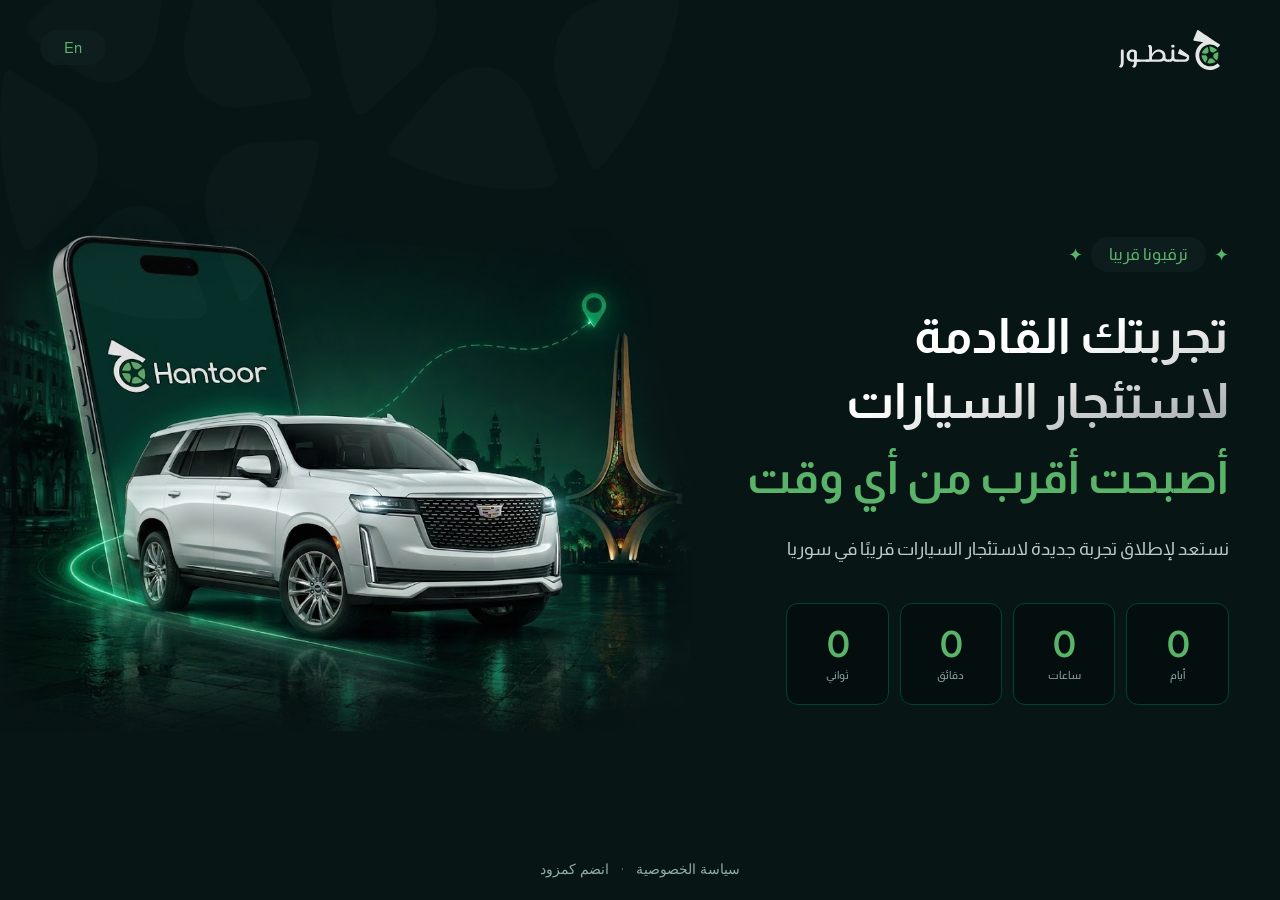
==== index.html @ 47bca49f "add flyer page and fix privacy policy page" ====
<!DOCTYPE html>
<html lang="en" dir="ltr">
<head>
    <meta charset="UTF-8">
    <meta name="viewport" content="width=device-width, initial-scale=1.0">
    <title>Hantoor | حنطور - Car Rental Coming Soon to Syria | استئجار السيارات في سوريا</title>

    <!-- SEO -->
    <meta name="description" content="Hantoor — the smarter way to rent cars in Syria. Coming soon. | حنطور — الطريقة الأذكى لاستئجار السيارات في سوريا. قريباً في جميع أنحاء سوريا.">
    <meta name="keywords" content="hantoor, حنطور, car rental Syria, استئجار سيارات سوريا, rent a car Syria, تأجير سيارات سوريا, Syria car rental app, تطبيق استئجار سيارات, سوريا, حجز سيارة">
    <meta name="robots" content="index, follow">
    <meta name="google-site-verification" content="6bX8L0v6q7WD2SI7ThJlSso2X7EAzJY30WG71HMLAQ4">
    <meta name="author" content="Hantoor | حنطور">
    <link rel="canonical" href="https://hantoor.net/">

    <!-- Open Graph (Facebook, LinkedIn, WhatsApp) -->
    <meta property="og:type" content="website">
    <meta property="og:url" content="https://hantoor.net/">
    <meta property="og:title" content="Hantoor | حنطور - Car Rental Coming Soon to Syria">
    <meta property="og:description" content="Hantoor — the smarter way to rent cars in Syria. Coming soon. | حنطور — الطريقة الأذكى لاستئجار السيارات في سوريا. قريباً.">
    <meta property="og:image" content="https://hantoor.net/images/hero-phone-car-en.png">
    <meta property="og:locale" content="en_US">
    <meta property="og:locale:alternate" content="ar_SY">
    <meta property="og:site_name" content="Hantoor | حنطور">

    <!-- Twitter Card -->
    <meta name="twitter:card" content="summary_large_image">
    <meta name="twitter:url" content="https://hantoor.net/">
    <meta name="twitter:title" content="Hantoor | حنطور - Car Rental Coming Soon to Syria">
    <meta name="twitter:description" content="Hantoor — the smarter way to rent cars in Syria. | حنطور — الطريقة الأذكى لاستئجار السيارات في سوريا.">
    <meta name="twitter:image" content="https://hantoor.net/images/hero-phone-car-en.png">

    <!-- Structured Data -->
    <script type="application/ld+json">
    {
      "@context": "https://schema.org",
      "@type": "Organization",
      "name": "Hantoor",
      "alternateName": "حنطور",
      "url": "https://hantoor.net",
      "logo": "https://hantoor.net/images/logo.svg",
      "description": "Hantoor is the smarter way to rent cars in Syria. | حنطور هي الطريقة الأذكى لاستئجار السيارات في سوريا.",
      "areaServed": {
        "@type": "Country",
        "name": "Syria"
      },
      "inLanguage": ["en", "ar"]
    }
    </script>

    <link rel="icon" type="image/x-icon" href="images/favicon.ico">
    <link rel="preconnect" href="https://fonts.googleapis.com">
    <link rel="preconnect" href="https://fonts.gstatic.com" crossorigin>
    <link href="https://fonts.googleapis.com/css2?family=Inter:wght@600&family=Poppins:wght@400;500;700&family=Almarai:wght@400;700&display=swap" rel="stylesheet">
    <link rel="stylesheet" href="style.css">
</head>
<body>
    <div class="page">

        <!-- Left: hero image (desktop only) -->
        <div class="hero-col">
            <img src="images/circle-star.png" alt="" class="circle-star">
            <img src="images/hlaf-circle-star.png" alt="" class="half-circle-star">
            <img src="images/hero-phone-car-en.png" alt="" class="hero-img">
        </div>

        <!-- Right: content -->
        <div class="content-col">
            <header class="site-header">
                <button id="lang-switch" class="lang-btn">Ar</button>
                <img src="images/logo.svg" alt="Hantoor" class="logo">
            </header>

            <div class="content-body">
                <div class="coming-soon-group">
                    <span class="pill-dot">✦</span>
                    <div class="coming-soon-pill">
                        <span id="badge-text">COMING SOON</span>
                    </div>
                    <span class="pill-dot">✦</span>
                </div>

                <h1 class="headline" id="main-heading">Your next rental experience</h1>
                <h2 class="headline-accent" id="accent-heading">is almost here</h2>
                <p class="subtitle" id="subtitle">Official rollout begins soon across Syria.</p>

                <div id="countdown">
                    <div class="time-unit">
                        <span id="days"></span>
                        <span class="label" id="label-days">Days</span>
                    </div>
                    <div class="time-unit">
                        <span id="hours"></span>
                        <span class="label" id="label-hours">Hours</span>
                    </div>
                    <div class="time-unit">
                        <span id="minutes"></span>
                        <span class="label" id="label-minutes">Minutes</span>
                    </div>
                    <div class="time-unit">
                        <span id="seconds"></span>
                        <span class="label" id="label-seconds">Seconds</span>
                    </div>
                </div>

            </div>
        </div>
    </div>

    <!-- Mobile: hero image at bottom -->
    <div class="mobile-hero" aria-hidden="true">
        <img src="images/hero-mobile-bottom-en.png" alt="">
    </div>

    <footer class="site-footer">
        <a href="/privacy-policy/" id="footer-privacy">Privacy Policy</a>
        <span aria-hidden="true">·</span>
        <a href="/provider-flyer-jun-01/" id="footer-partner">Partner with us</a>
    </footer>

    <script src="script.js"></script>
</body>
</html>
---- style.css ----
@import url('https://fonts.googleapis.com/css2?family=Inter:wght@600&family=Poppins:wght@400;500;700&family=Almarai:wght@400;700&display=swap');

:root {
    --bg:              #081515;
    --accent:          #59b469;
    --text-primary:    #ffffff;
    --text-secondary:  #b8cccc;
    --text-muted:      #8faaaa;
    --timer-bg:        #040e0f;
    --timer-border:    #004238;
    --surface:         rgba(15, 31, 31, 0.75);
}

*, *::before, *::after { box-sizing: border-box; }

.page, .mobile-hero {
    transition: opacity 0.25s ease;
}

.page.lang-fade, .mobile-hero.lang-fade {
    opacity: 0;
}

body {
    margin: 0;
    background-color: var(--bg);
    color: var(--text-primary);
    font-family: 'Poppins', sans-serif;
    min-height: 100vh;
    overflow-x: hidden;
}

/* ─── Desktop two-column layout ─────────────── */

.page {
    display: grid;
    grid-template-columns: 54% 46%;
    grid-template-rows: 1fr;
    height: 100vh;
    overflow: hidden;
    position: relative;
}

/* Left column: hero image */
.hero-col {
    position: relative;
    overflow: hidden;
    display: flex;
    align-items: center;
    justify-content: center;
}

.hero-img {
    height: auto;
    width: 100%;
    display: block;
}

/* Right column */
.content-col {
    display: flex;
    flex-direction: column;
    padding: 0 clamp(28px, 4vw, 56px);
}

/* ─── Header ────────────────────────────────── */

.site-header {
    display: flex;
    align-items: center;
    justify-content: flex-end;
    padding-top: 30px;
    padding-bottom: 20px;
    flex-shrink: 0;
}

.logo {
    height: 40px;
    width: auto;
}

.circle-star {
    position: absolute;
    top: 0px;
    left: 0;
    width: 320px;
    height: 320px;
    z-index: 1;
    pointer-events: none;
}

.half-circle-star {
    position: absolute;
    top: 0;
    left: 330px;
    width: 350px;
    height: 190px;
    z-index: 1;
    pointer-events: none;
}

.lang-btn {
    position: absolute;
    top: 30px;
    left: 40px;
    z-index: 10;
    background: var(--surface);
    color: var(--accent);
    border: none;
    padding: 9px 24px;
    border-radius: 200px;
    cursor: pointer;
    font-family: 'Poppins', sans-serif;
    font-size: 15px;
    font-weight: 500;
    transition: background 0.2s;
    z-index: 1;
}

html[lang="ar"] .lang-btn { font-family: 'Almarai', sans-serif; }

.lang-btn:hover { background: rgba(15, 31, 31, 1); }

/* ─── Content body ──────────────────────────── */

.content-body {
    flex: 1;
    display: flex;
    flex-direction: column;
    justify-content: center;
    padding-bottom: 48px;
}

/* Coming soon badge */
.coming-soon-group {
    display: inline-flex;
    align-items: center;
    gap: 8px;
    margin-bottom: 32px;
    color: var(--accent);
}

.coming-soon-pill {
    background: var(--surface);
    color: var(--accent);
    font-size: 13px;
    font-weight: 500;
    letter-spacing: 0.5px;
    padding: 8px 18px;
    border-radius: 200px;
}

html[lang="ar"] .coming-soon-pill {
    font-size: 17px;
    font-family: 'Almarai', sans-serif;
    letter-spacing: 0;
}

.pill-dot { font-size: 18px; }

/* Headlines */
.headline {
    font-size: clamp(34px, 4.2vw, 64px);
    font-weight: 500;
    line-height: 1.35;
    margin: 0 0 12px 0;
    background: linear-gradient(162deg, #ffffff 0%, #ffffff 50%, rgba(255, 255, 255, 0.6) 100%);
    -webkit-background-clip: text;
    -webkit-text-fill-color: transparent;
    background-clip: text;
}

.headline-accent {
    font-size: clamp(30px, 3.8vw, 58px);
    font-weight: 500;
    line-height: 1.35;
    color: var(--accent);
    -webkit-text-fill-color: var(--accent);
    margin: 0 0 28px 0;
}

html[lang="ar"] .headline,
html[lang="ar"] .headline-accent {
    font-family: 'Almarai', sans-serif;
    font-weight: 700;
}

html[lang="ar"] .headline { font-size: clamp(30px, 3.8vw, 58px); }
html[lang="ar"] .headline-accent { font-size: 45px; }

.subtitle {
    font-size: clamp(14px, 1.4vw, 20px);
    color: var(--text-secondary);
    margin: 0 0 40px 0;
    font-weight: 400;
    line-height: 1.5;
}

html[lang="ar"] .subtitle { font-family: 'Almarai', sans-serif; }


/* ─── Countdown ─────────────────────────────── */

#countdown {
    display: flex;
    gap: 11px;
    flex-wrap: wrap;
}

.time-unit {
    background: var(--timer-bg);
    border: 1px solid var(--timer-border);
    border-radius: 12px;
    width: clamp(82px, 8vw, 128px);
    height: clamp(82px, 8vw, 114px);
    display: flex;
    flex-direction: column;
    align-items: center;
    justify-content: center;
    gap: 7px;
    flex-shrink: 0;
}

.time-unit span:first-child {
    font-family: 'Inter', sans-serif;
    font-weight: 600;
    font-size: clamp(26px, 2.8vw, 44px);
    color: var(--accent);
    letter-spacing: -1.2px;
    line-height: 1;
}

.label {
    font-size: clamp(10px, 0.85vw, 13px);
    color: var(--text-muted);
    font-weight: 400;
}

html[lang="ar"] .label { font-family: 'Almarai', sans-serif; }

/* Mobile hero hidden by default */
.mobile-hero { display: none; }

/* ─── RTL (Arabic) overrides ────────────────── */

html[dir="rtl"] .page { direction: ltr; }
html[dir="rtl"] .content-col { direction: rtl; }
html[dir="rtl"] .site-header { flex-direction: row; justify-content: flex-start; }
html[dir="rtl"] .content-body { align-items: flex-start; }
html[dir="rtl"] #countdown { justify-content: flex-start; }

/* ─── Mobile ────────────────────────────────── */

@media (max-width: 950px) {
    .page {
        grid-template-columns: 1fr;
        grid-template-rows: auto;
        height: auto;
        overflow: visible;
    }

    .hero-col { display: none; }

    .content-col {
        padding: 0 24px;
    }

    .site-header,
    html[dir="rtl"] .site-header {
        padding-top: 24px;
        padding-bottom: 16px;
        justify-content: space-between;
        flex-direction: row;
        direction: ltr;
    }

    .logo { height: 34px; }

    .lang-btn {
        position: static;
        padding: 7px 18px;
        font-size: 13px;
    }

    .content-body {
        align-items: center !important;
        text-align: center !important;
        padding-bottom: 32px;
        justify-content: flex-start;
        padding-top: 16px;
    }

    .coming-soon-group { margin-bottom: 24px; }

    .headline { font-size: clamp(28px, 7.5vw, 40px); }

    .headline-accent { font-size: clamp(26px, 7vw, 36px); }
    html[lang="ar"] .headline-accent { font-size: clamp(24px, 6vw, 32px); }

    .subtitle {
        font-size: 13px;
        margin-bottom: 28px;
    }

    #countdown {
        justify-content: center !important;
        gap: 8px;
    }

    .time-unit {
        width: 72px;
        height: 68px;
        border-color: #2a3f3f;
        gap: 4px;
    }

    .time-unit span:first-child {
        font-size: 22px;
        color: #e6e6e6;
        letter-spacing: -1px;
    }

    .label { font-size: 10px; }

    .mobile-hero {
        display: block;
        width: 100vw;
        overflow: hidden;
    }

    .mobile-hero img {
        width: 100%;
        height: auto;
        display: block;
    }

    /* English image has 85px transparent right margin — clip it */
    html[lang="en"] .mobile-hero {
        aspect-ratio: 804 / 635;
    }

    html[lang="en"] .mobile-hero img {
        height: 100%;
        object-fit: cover;
        object-position: left center;
    }

}

/* Footer legal links */
.site-footer {
    position: fixed;
    bottom: 0;
    left: 0;
    right: 0;
    z-index: 5;
    text-align: center;
    padding: 16px 16px 20px;
    color: var(--text-muted);
    font-size: 0.85rem;
}
.site-footer a {
    color: var(--text-muted);
    text-decoration: none;
}
.site-footer a:hover {
    color: var(--accent);
    text-decoration: underline;
}
.site-footer span {
    margin: 0 8px;
    opacity: 0.6;
}
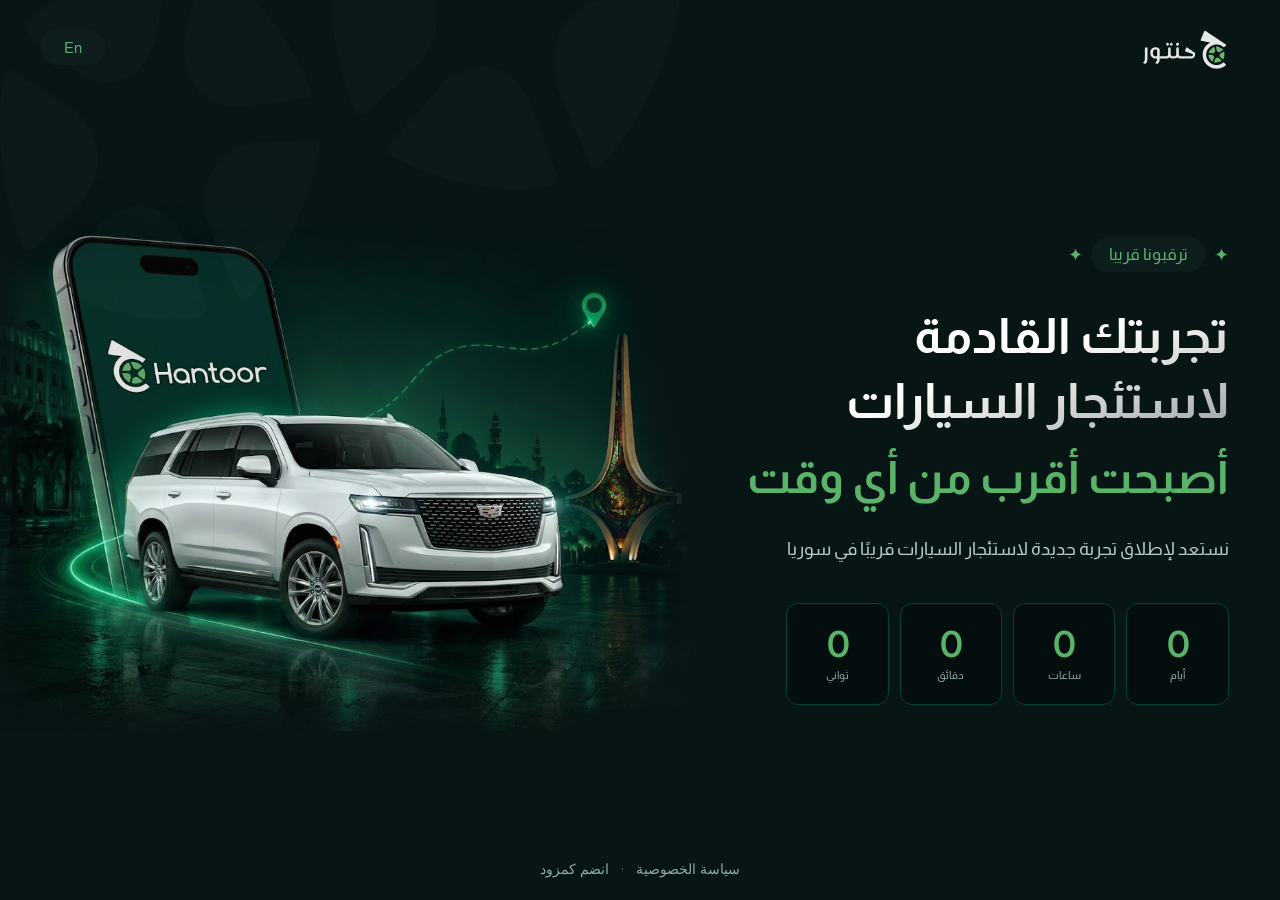
==== commit 94605393: "update the name" ====
--- a/index.html
+++ b/index.html
@@ -3,31 +3,31 @@
 <head>
     <meta charset="UTF-8">
     <meta name="viewport" content="width=device-width, initial-scale=1.0">
-    <title>Hantoor | حنطور - Car Rental Coming Soon to Syria | استئجار السيارات في سوريا</title>
+    <title>Hantoor | حنتور - Car Rental Coming Soon to Syria | استئجار السيارات في سوريا</title>
 
     <!-- SEO -->
-    <meta name="description" content="Hantoor — the smarter way to rent cars in Syria. Coming soon. | حنطور — الطريقة الأذكى لاستئجار السيارات في سوريا. قريباً في جميع أنحاء سوريا.">
-    <meta name="keywords" content="hantoor, حنطور, car rental Syria, استئجار سيارات سوريا, rent a car Syria, تأجير سيارات سوريا, Syria car rental app, تطبيق استئجار سيارات, سوريا, حجز سيارة">
+    <meta name="description" content="Hantoor — the smarter way to rent cars in Syria. Coming soon. | حنتور — الطريقة الأذكى لاستئجار السيارات في سوريا. قريباً في جميع أنحاء سوريا.">
+    <meta name="keywords" content="hantoor, حنتور, car rental Syria, استئجار سيارات سوريا, rent a car Syria, تأجير سيارات سوريا, Syria car rental app, تطبيق استئجار سيارات, سوريا, حجز سيارة">
     <meta name="robots" content="index, follow">
     <meta name="google-site-verification" content="6bX8L0v6q7WD2SI7ThJlSso2X7EAzJY30WG71HMLAQ4">
-    <meta name="author" content="Hantoor | حنطور">
+    <meta name="author" content="Hantoor | حنتور">
     <link rel="canonical" href="https://hantoor.net/">
 
     <!-- Open Graph (Facebook, LinkedIn, WhatsApp) -->
     <meta property="og:type" content="website">
     <meta property="og:url" content="https://hantoor.net/">
-    <meta property="og:title" content="Hantoor | حنطور - Car Rental Coming Soon to Syria">
-    <meta property="og:description" content="Hantoor — the smarter way to rent cars in Syria. Coming soon. | حنطور — الطريقة الأذكى لاستئجار السيارات في سوريا. قريباً.">
+    <meta property="og:title" content="Hantoor | حنتور - Car Rental Coming Soon to Syria">
+    <meta property="og:description" content="Hantoor — the smarter way to rent cars in Syria. Coming soon. | حنتور — الطريقة الأذكى لاستئجار السيارات في سوريا. قريباً.">
     <meta property="og:image" content="https://hantoor.net/images/hero-phone-car-en.png">
     <meta property="og:locale" content="en_US">
     <meta property="og:locale:alternate" content="ar_SY">
-    <meta property="og:site_name" content="Hantoor | حنطور">
+    <meta property="og:site_name" content="Hantoor | حنتور">
 
     <!-- Twitter Card -->
     <meta name="twitter:card" content="summary_large_image">
     <meta name="twitter:url" content="https://hantoor.net/">
-    <meta name="twitter:title" content="Hantoor | حنطور - Car Rental Coming Soon to Syria">
-    <meta name="twitter:description" content="Hantoor — the smarter way to rent cars in Syria. | حنطور — الطريقة الأذكى لاستئجار السيارات في سوريا.">
+    <meta name="twitter:title" content="Hantoor | حنتور - Car Rental Coming Soon to Syria">
+    <meta name="twitter:description" content="Hantoor — the smarter way to rent cars in Syria. | حنتور — الطريقة الأذكى لاستئجار السيارات في سوريا.">
     <meta name="twitter:image" content="https://hantoor.net/images/hero-phone-car-en.png">
 
     <!-- Structured Data -->
@@ -36,10 +36,10 @@
       "@context": "https://schema.org",
       "@type": "Organization",
       "name": "Hantoor",
-      "alternateName": "حنطور",
+      "alternateName": "حنتور",
       "url": "https://hantoor.net",
       "logo": "https://hantoor.net/images/logo.svg",
-      "description": "Hantoor is the smarter way to rent cars in Syria. | حنطور هي الطريقة الأذكى لاستئجار السيارات في سوريا.",
+      "description": "Hantoor is the smarter way to rent cars in Syria. | حنتور هي الطريقة الأذكى لاستئجار السيارات في سوريا.",
       "areaServed": {
         "@type": "Country",
         "name": "Syria"
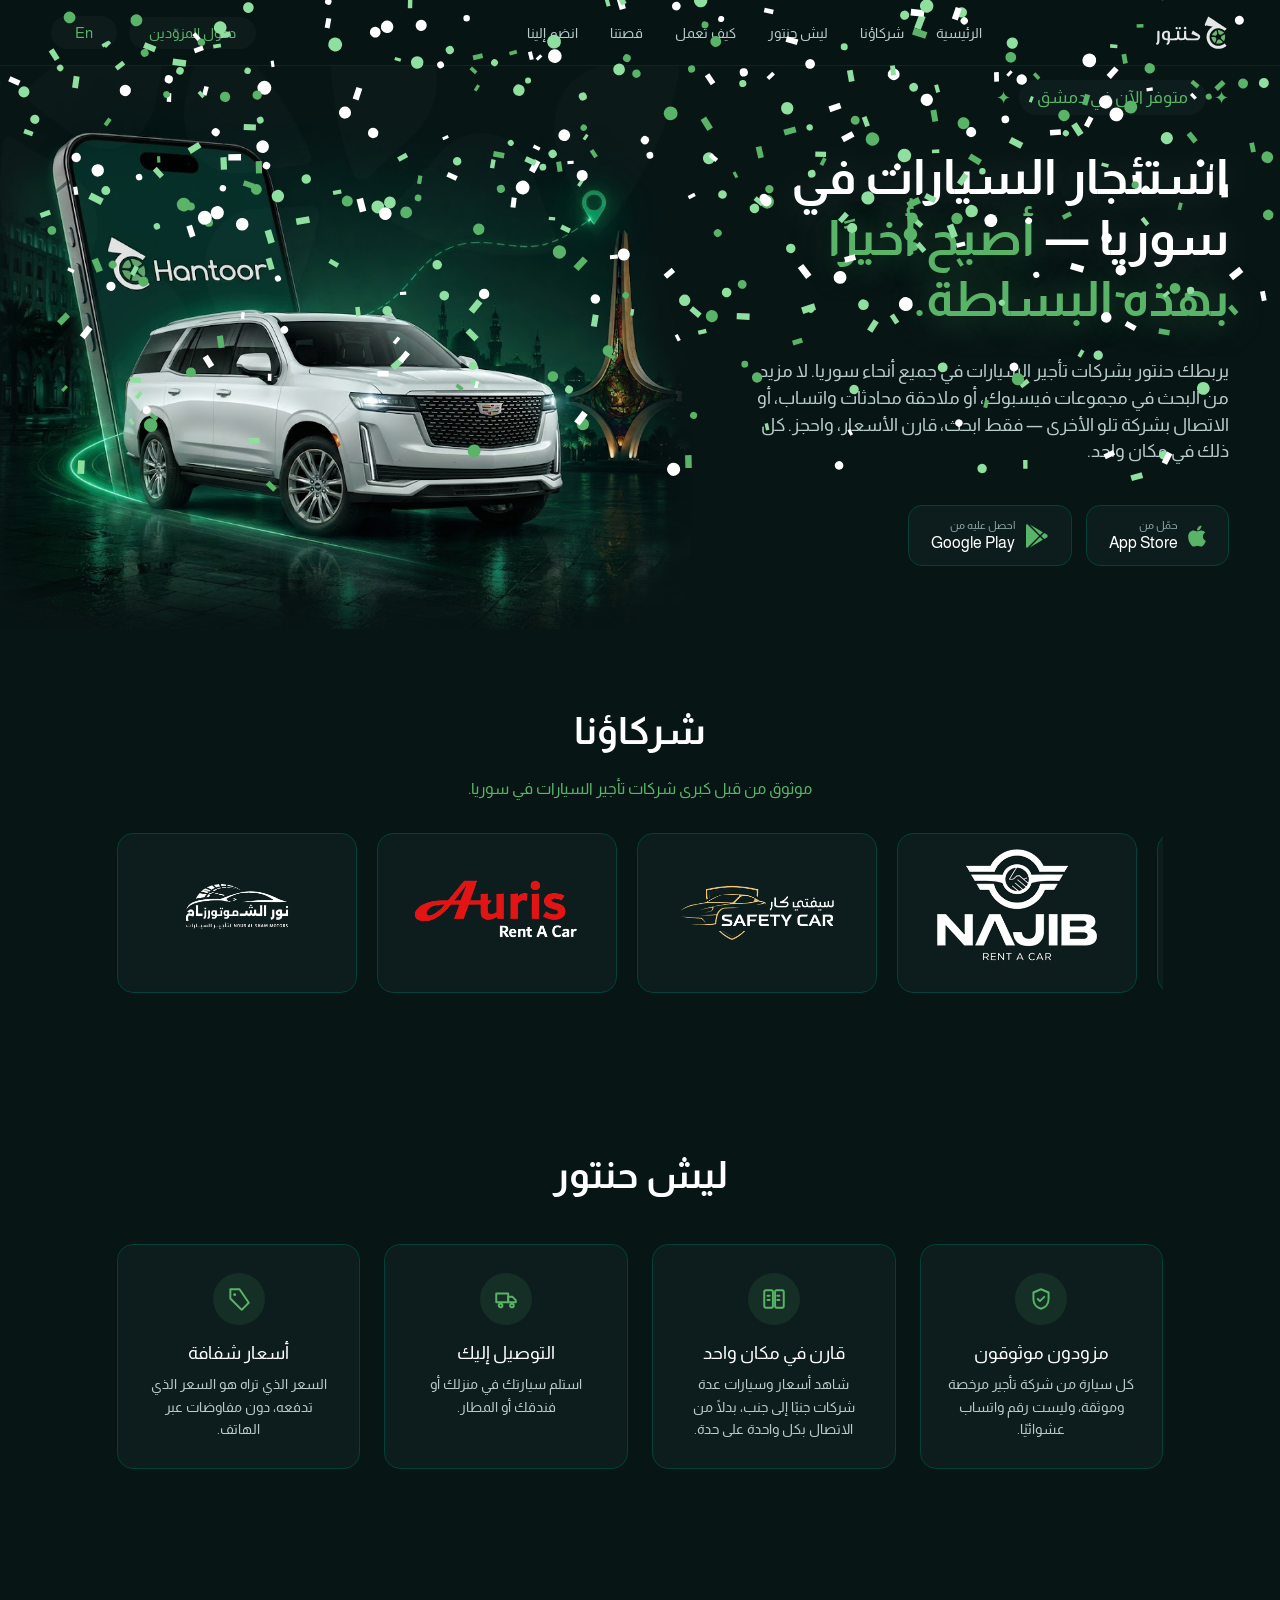
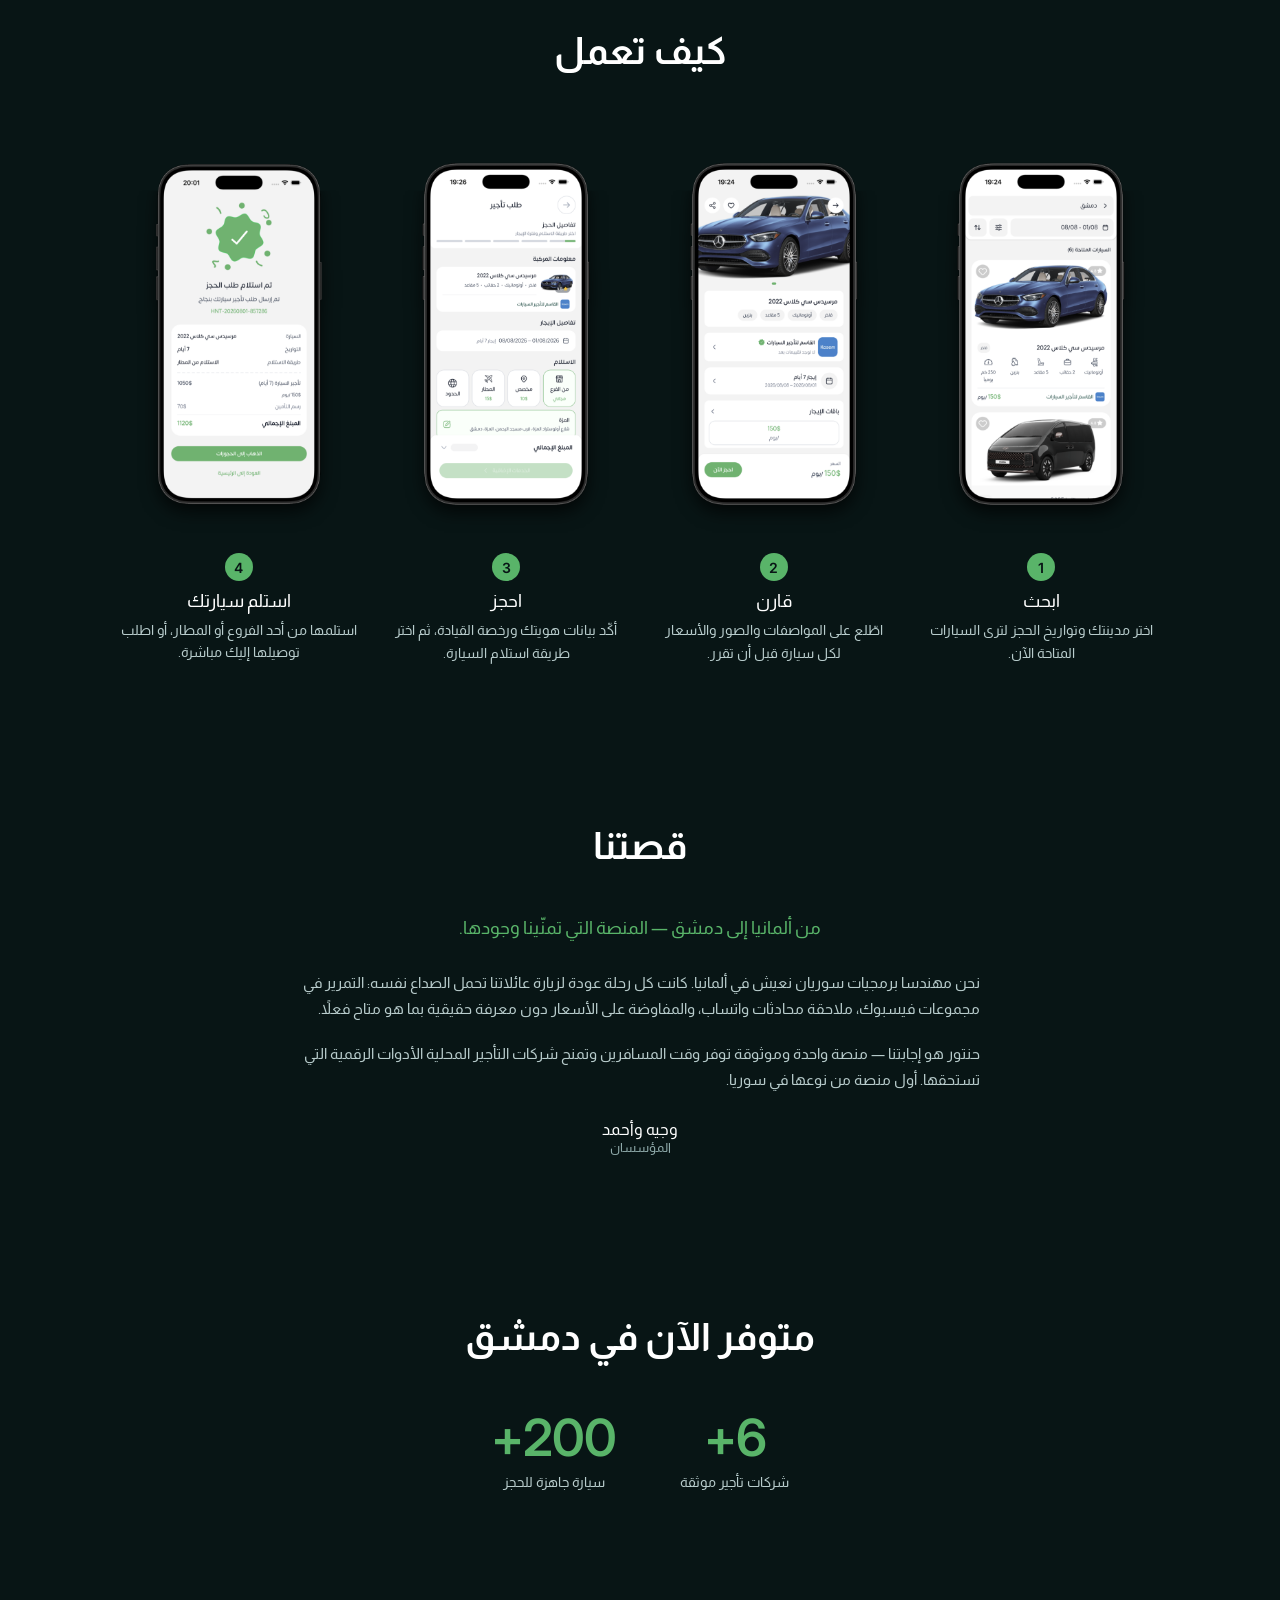
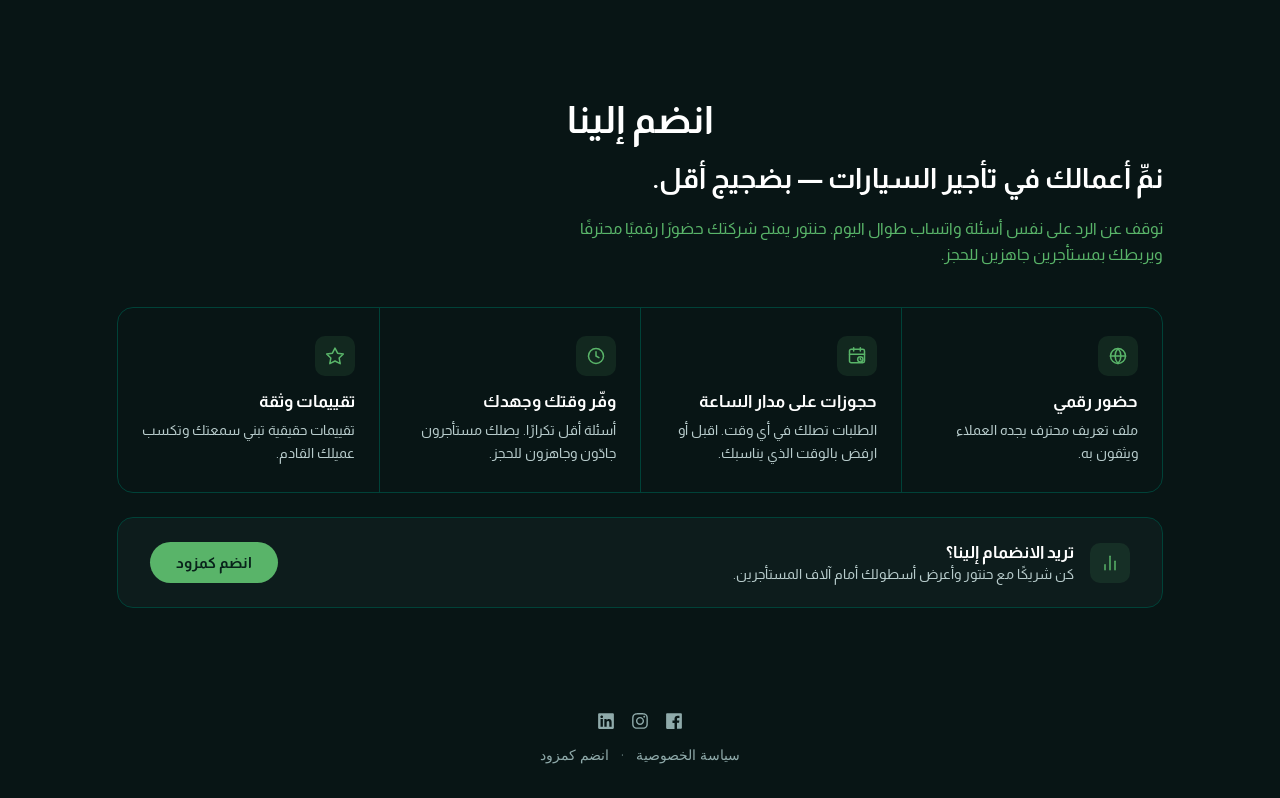
==== commit bbf5aebc: "inital version of the website" ====
--- a/index.html
+++ b/index.html
@@ -3,11 +3,11 @@
 <head>
     <meta charset="UTF-8">
     <meta name="viewport" content="width=device-width, initial-scale=1.0">
-    <title>Hantoor | حنتور - Car Rental Coming Soon to Syria | استئجار السيارات في سوريا</title>
+    <title>Hantoor | حنتور - Car Rental App Now Live in Syria | استئجار السيارات في سوريا</title>
 
     <!-- SEO -->
-    <meta name="description" content="Hantoor — the smarter way to rent cars in Syria. Coming soon. | حنتور — الطريقة الأذكى لاستئجار السيارات في سوريا. قريباً في جميع أنحاء سوريا.">
-    <meta name="keywords" content="hantoor, حنتور, car rental Syria, استئجار سيارات سوريا, rent a car Syria, تأجير سيارات سوريا, Syria car rental app, تطبيق استئجار سيارات, سوريا, حجز سيارة">
+    <meta name="description" content="Hantoor is now live in Damascus — compare verified car rental providers and book in minutes. | حنتور متوفر الآن في دمشق — قارن بين مزودين موثوقين واحجز سيارتك خلال دقائق.">
+    <meta name="keywords" content="hantoor, حنتور, car rental Syria, استئجار سيارات سوريا, rent a car Syria, تأجير سيارات سوريا, Syria car rental app, تطبيق استئجار سيارات, سوريا, حجز سيارة, دمشق, Damascus">
     <meta name="robots" content="index, follow">
     <meta name="google-site-verification" content="6bX8L0v6q7WD2SI7ThJlSso2X7EAzJY30WG71HMLAQ4">
     <meta name="author" content="Hantoor | حنتور">
@@ -16,8 +16,8 @@
     <!-- Open Graph (Facebook, LinkedIn, WhatsApp) -->
     <meta property="og:type" content="website">
     <meta property="og:url" content="https://hantoor.net/">
-    <meta property="og:title" content="Hantoor | حنتور - Car Rental Coming Soon to Syria">
-    <meta property="og:description" content="Hantoor — the smarter way to rent cars in Syria. Coming soon. | حنتور — الطريقة الأذكى لاستئجار السيارات في سوريا. قريباً.">
+    <meta property="og:title" content="Hantoor | حنتور - Car Rental App Now Live in Syria">
+    <meta property="og:description" content="Hantoor is now live in Damascus — compare verified providers and book in minutes. | حنتور متوفر الآن في دمشق — قارن بين مزودين موثوقين واحجز خلال دقائق.">
     <meta property="og:image" content="https://hantoor.net/images/hero-phone-car-en.png">
     <meta property="og:locale" content="en_US">
     <meta property="og:locale:alternate" content="ar_SY">
@@ -26,23 +26,25 @@
     <!-- Twitter Card -->
     <meta name="twitter:card" content="summary_large_image">
     <meta name="twitter:url" content="https://hantoor.net/">
-    <meta name="twitter:title" content="Hantoor | حنتور - Car Rental Coming Soon to Syria">
-    <meta name="twitter:description" content="Hantoor — the smarter way to rent cars in Syria. | حنتور — الطريقة الأذكى لاستئجار السيارات في سوريا.">
+    <meta name="twitter:title" content="Hantoor | حنتور - Car Rental App Now Live in Syria">
+    <meta name="twitter:description" content="Hantoor is now live in Damascus — compare verified providers and book in minutes. | حنتور متوفر الآن في دمشق — قارن بين مزودين موثوقين واحجز خلال دقائق.">
     <meta name="twitter:image" content="https://hantoor.net/images/hero-phone-car-en.png">
 
     <!-- Structured Data -->
     <script type="application/ld+json">
     {
       "@context": "https://schema.org",
-      "@type": "Organization",
+      "@type": "MobileApplication",
       "name": "Hantoor",
       "alternateName": "حنتور",
       "url": "https://hantoor.net",
       "logo": "https://hantoor.net/images/logo.svg",
-      "description": "Hantoor is the smarter way to rent cars in Syria. | حنتور هي الطريقة الأذكى لاستئجار السيارات في سوريا.",
+      "description": "Hantoor is the smarter way to rent cars in Syria — compare verified providers and book in minutes. | حنتور هي الطريقة الأذكى لاستئجار السيارات في سوريا.",
+      "applicationCategory": "TravelApplication",
+      "operatingSystem": "iOS, Android",
       "areaServed": {
-        "@type": "Country",
-        "name": "Syria"
+        "@type": "City",
+        "name": "Damascus"
       },
       "inLanguage": ["en", "ar"]
     }
@@ -55,7 +57,34 @@
     <link rel="stylesheet" href="style.css">
 </head>
 <body>
-    <div class="page">
+    <canvas id="confetti-canvas" aria-hidden="true"></canvas>
+
+    <header class="site-header">
+        <div class="header-inner">
+            <a href="/" class="logo-link">
+                <img src="images/logo.svg" alt="Hantoor" class="logo" id="header-logo">
+            </a>
+
+            <nav class="main-nav" id="main-nav">
+                <a href="#top" class="nav-link" id="nav-main">Home</a>
+                <a href="#partners" class="nav-link" id="nav-partners">Our partners</a>
+                <a href="#why-hantoor" class="nav-link" id="nav-why">Why Hantoor</a>
+                <a href="#how-it-works" class="nav-link" id="nav-how">How it works</a>
+                <a href="#our-story" class="nav-link" id="nav-story">Our story</a>
+                <a href="#for-agencies" class="nav-link" id="nav-agencies">Join us</a>
+            </nav>
+
+            <div class="header-actions">
+                <a href="https://provider.hantoor.net/" target="_blank" rel="noopener" class="provider-login-btn" id="provider-login">Provider login</a>
+                <button id="lang-switch" class="lang-btn">Ar</button>
+                <button id="nav-toggle" class="nav-toggle" aria-label="Menu" aria-expanded="false">
+                    <span></span><span></span><span></span>
+                </button>
+            </div>
+        </div>
+    </header>
+
+    <div class="page" id="top">
 
         <!-- Left: hero image (desktop only) -->
         <div class="hero-col">
@@ -66,41 +95,27 @@
 
         <!-- Right: content -->
         <div class="content-col">
-            <header class="site-header">
-                <button id="lang-switch" class="lang-btn">Ar</button>
-                <img src="images/logo.svg" alt="Hantoor" class="logo">
-            </header>
-
             <div class="content-body">
                 <div class="coming-soon-group">
                     <span class="pill-dot">✦</span>
                     <div class="coming-soon-pill">
-                        <span id="badge-text">COMING SOON</span>
+                        <span id="badge-text">NOW LIVE IN DAMASCUS</span>
                     </div>
                     <span class="pill-dot">✦</span>
                 </div>
 
-                <h1 class="headline" id="main-heading">Your next rental experience</h1>
-                <h2 class="headline-accent" id="accent-heading">is almost here</h2>
-                <p class="subtitle" id="subtitle">Official rollout begins soon across Syria.</p>
-
-                <div id="countdown">
-                    <div class="time-unit">
-                        <span id="days"></span>
-                        <span class="label" id="label-days">Days</span>
-                    </div>
-                    <div class="time-unit">
-                        <span id="hours"></span>
-                        <span class="label" id="label-hours">Hours</span>
-                    </div>
-                    <div class="time-unit">
-                        <span id="minutes"></span>
-                        <span class="label" id="label-minutes">Minutes</span>
-                    </div>
-                    <div class="time-unit">
-                        <span id="seconds"></span>
-                        <span class="label" id="label-seconds">Seconds</span>
-                    </div>
+                <h1 class="headline"><span id="main-heading">Renting a car in Syria —</span> <span class="headline-accent" id="accent-heading">finally made simple.</span></h1>
+                <p class="subtitle" id="subtitle">Hantoor connects you with car rental companies across Syria. No more scrolling Facebook groups, chasing WhatsApp threads, or calling company after company — just search, compare prices, and book. All in one place.</p>
+
+                <div id="store-buttons">
+                    <a href="https://apps.apple.com/us/app/hantoor/id6766658486" target="_blank" rel="noopener" class="store-btn" id="store-apple" aria-label="Download on the App Store">
+                        <svg class="store-icon" viewBox="0 0 384 512" fill="currentColor" aria-hidden="true"><path d="M318.7 268.7c-.2-36.7 16.4-64.4 50-84.8-18.8-26.9-47.2-41.7-84.7-44.6-35.5-2.8-74.3 20.7-88.5 20.7-15 0-49.4-19.7-76.4-19.7C63.3 141.2 4 184.8 4 273.5q0 39.3 14.4 81.2c12.8 36.7 59 126.7 107.2 125.2 25.2-.6 43-17.9 75.8-17.9 31.8 0 48.3 17.9 76.4 17.9 48.6-.7 90.4-82.5 102.6-119.3-65.2-30.7-61.7-90-61.7-91.9zM262.1 104.5c27.3-32.4 24.8-61.9 24-72.5-24.1 1.4-52 16.4-67.9 34.9-17.5 19.8-27.8 44.3-25.6 71.9 26.1 2 49.9-11.4 69.5-34.3z"/></svg>
+                        <span class="store-text"><small id="store-apple-line1">Download on the</small><strong>App Store</strong></span>
+                    </a>
+                    <a href="https://play.google.com/store/apps/details?id=net.hantoor.app" target="_blank" rel="noopener" class="store-btn" id="store-google" aria-label="Get it on Google Play">
+                        <svg class="store-icon" viewBox="-1 0 24 24" fill="currentColor" aria-hidden="true"><path d="m3.751.61 13.124 7.546-2.813 2.813zm-2.719-.61 12.047 12-12.046 12c-.613-.271-1.033-.874-1.033-1.575 0-.023 0-.046.001-.068v.003-20.719c-.001-.019-.001-.042-.001-.065 0-.701.42-1.304 1.022-1.571l.011-.004zm19.922 10.594c.414.307.679.795.679 1.344 0 .022 0 .043-.001.065v-.003c.004.043.007.094.007.145 0 .516-.25.974-.636 1.258l-.004.003-2.813 1.593-3.046-2.999 3.047-3.047zm-17.203 12.796 10.312-10.359 2.813 2.813z"/></svg>
+                        <span class="store-text"><small id="store-google-line1">GET IT ON</small><strong>Google Play</strong></span>
+                    </a>
                 </div>
 
             </div>
@@ -112,10 +127,173 @@
         <img src="images/hero-mobile-bottom-en.png" alt="">
     </div>
 
+    <!-- Our partners -->
+    <section class="section partners-section" id="partners">
+        <h2 class="section-title" id="partners-title">Our partners</h2>
+        <p class="partners-subtitle" id="partners-subtitle">Trusted by leading rental agencies across Syria.</p>
+        <div class="partners-marquee">
+            <div class="partners-track">
+                <div class="partner-card"><img src="images/partner-nour-alsham.png" alt="Nour Al Sham Motors" loading="lazy"></div>
+                <div class="partner-card"><img src="images/partner-auris.png" alt="Auris Rent A Car" loading="lazy"></div>
+                <div class="partner-card"><img src="images/partner-safety-car.png" alt="Safety Car" loading="lazy"></div>
+                <div class="partner-card"><img src="images/partner-najib.png" alt="Najib Rent A Car" loading="lazy"></div>
+                <div class="partner-card"><img src="images/partner-alqaed.png" alt="Al Qaed Rent A Car" loading="lazy"></div>
+                <div class="partner-card"><img src="images/partner-alemad.png" alt="Alemad Cars" loading="lazy"></div>
+                <div class="partner-card" aria-hidden="true"><img src="images/partner-nour-alsham.png" alt="" loading="lazy"></div>
+                <div class="partner-card" aria-hidden="true"><img src="images/partner-auris.png" alt="" loading="lazy"></div>
+                <div class="partner-card" aria-hidden="true"><img src="images/partner-safety-car.png" alt="" loading="lazy"></div>
+                <div class="partner-card" aria-hidden="true"><img src="images/partner-najib.png" alt="" loading="lazy"></div>
+                <div class="partner-card" aria-hidden="true"><img src="images/partner-alqaed.png" alt="" loading="lazy"></div>
+                <div class="partner-card" aria-hidden="true"><img src="images/partner-alemad.png" alt="" loading="lazy"></div>
+            </div>
+        </div>
+    </section>
+
+    <!-- Features -->
+    <section class="section features-section" id="why-hantoor">
+        <h2 class="section-title" id="features-title">Why Hantoor</h2>
+        <div class="features-grid">
+            <div class="feature-card">
+                <span class="feature-icon"><svg viewBox="0 0 24 24" fill="none" stroke="currentColor" stroke-width="1.8" stroke-linecap="round" stroke-linejoin="round"><path d="M12 3l7 3v6c0 4.5-3 8-7 9-4-1-7-4.5-7-9V6l7-3z"/><path d="M9 12l2 2 4-4"/></svg></span>
+                <h3 id="feature-1-title">Verified providers</h3>
+                <p id="feature-1-desc">Every car comes from a vetted rental agency — not a random WhatsApp number.</p>
+            </div>
+            <div class="feature-card">
+                <span class="feature-icon"><svg viewBox="0 0 24 24" fill="none" stroke="currentColor" stroke-width="1.8" stroke-linecap="round" stroke-linejoin="round"><rect x="3" y="4" width="8" height="16" rx="1.5"/><rect x="13" y="4" width="8" height="16" rx="1.5"/><path d="M6 9h2M6 13h2M15 9h2M15 13h2"/></svg></span>
+                <h3 id="feature-2-title">Compare in one place</h3>
+                <p id="feature-2-desc">See prices and cars from multiple companies side by side, instead of calling around.</p>
+            </div>
+            <div class="feature-card">
+                <span class="feature-icon"><svg viewBox="0 0 24 24" fill="none" stroke="currentColor" stroke-width="1.8" stroke-linecap="round" stroke-linejoin="round"><path d="M3 7h11v8H3z"/><path d="M14 10h4l3 3v2h-7z"/><circle cx="7" cy="18" r="1.7"/><circle cx="17.5" cy="18" r="1.7"/></svg></span>
+                <h3 id="feature-3-title">Delivery to you</h3>
+                <p id="feature-3-desc">Get your car delivered to your home, hotel, or the airport.</p>
+            </div>
+            <div class="feature-card">
+                <span class="feature-icon"><svg viewBox="0 0 24 24" fill="none" stroke="currentColor" stroke-width="1.8" stroke-linecap="round" stroke-linejoin="round"><path d="M12.5 3H4v8.5L14.5 22 21 15.5 12.5 3z"/><circle cx="8" cy="8" r="1.3" fill="currentColor" stroke="none"/></svg></span>
+                <h3 id="feature-4-title">Transparent pricing</h3>
+                <p id="feature-4-desc">The price you see is the price you pay. No haggling by phone.</p>
+            </div>
+        </div>
+    </section>
+
+    <!-- How it works -->
+    <section class="section how-section" id="how-it-works">
+        <h2 class="section-title" id="how-title">How it works</h2>
+        <div class="steps-grid">
+            <div class="step-card">
+                <img src="images/app-search.png" alt="Search screen showing available cars in Damascus" loading="lazy">
+                <span class="step-number">1</span>
+                <h3 id="step-1-title">Search</h3>
+                <p id="step-1-desc">Pick your city and dates to see cars available right now.</p>
+            </div>
+            <div class="step-card">
+                <img src="images/app-car-details.png" alt="Car details screen with specs and price" loading="lazy">
+                <span class="step-number">2</span>
+                <h3 id="step-2-title">Compare</h3>
+                <p id="step-2-desc">Check specs, photos, and pricing for each car before you decide.</p>
+            </div>
+            <div class="step-card">
+                <img src="images/app-booking-delivery.png" alt="Booking screen with delivery options" loading="lazy">
+                <span class="step-number">3</span>
+                <h3 id="step-3-title">Book</h3>
+                <p id="step-3-desc">Confirm your ID and license, then choose how you'll get the car.</p>
+            </div>
+            <div class="step-card">
+                <img src="images/app-booking-confirmed.png" alt="Booking confirmed screen" loading="lazy">
+                <span class="step-number">4</span>
+                <h3 id="step-4-title">Get your car</h3>
+                <p id="step-4-desc">Pick up at a branch, the airport, or get it delivered straight to you.</p>
+            </div>
+        </div>
+    </section>
+
+    <!-- Our story -->
+    <section class="section story-section" id="our-story">
+        <div class="story-inner">
+            <h2 class="section-title" id="story-title">Our story</h2>
+            <p class="story-kicker" id="story-kicker">From Germany to Damascus — the platform we wished existed.</p>
+            <p id="story-body-1">We're two Syrian software engineers living in Germany. Every trip home to see our families came with the same headache: scrolling Facebook groups, chasing WhatsApp threads, and haggling over prices with no idea what was actually available.</p>
+            <p id="story-body-2">Hantoor is our answer — one honest platform that saves travelers time and gives local rental agencies the digital tools they deserve. The first of its kind in Syria.</p>
+            <div class="story-signature">
+                <strong id="story-names">Wajih &amp; Ahmad</strong>
+                <span id="story-role">Founders</span>
+            </div>
+        </div>
+    </section>
+
+    <!-- Social proof -->
+    <section class="section stats-section">
+        <h2 class="section-title" id="stats-title">Now live in Damascus</h2>
+        <div class="stats-row">
+            <div class="stat">
+                <span class="stat-number">6+</span>
+                <span class="stat-label" id="stat-1-label">Verified rental agencies</span>
+            </div>
+            <div class="stat">
+                <span class="stat-number">200+</span>
+                <span class="stat-label" id="stat-2-label">Cars ready to book</span>
+            </div>
+        </div>
+    </section>
+
+    <!-- For rental agencies -->
+    <section class="section agency-section" id="for-agencies">
+        <span class="section-kicker" id="agency-kicker">Join us</span>
+        <h2 class="agency-title" id="agency-title">Grow your rental business — with less noise.</h2>
+        <p class="agency-subtitle" id="agency-subtitle">Stop answering the same WhatsApp questions all day. Hantoor gives your company a professional home online and connects you with renters who are ready to book.</p>
+
+        <div class="agency-grid">
+            <div class="agency-col">
+                <span class="agency-icon"><svg viewBox="0 0 24 24" fill="none" stroke="currentColor" stroke-width="1.8" stroke-linecap="round" stroke-linejoin="round"><circle cx="12" cy="12" r="9"/><line x1="3" y1="12" x2="21" y2="12"/><path d="M12 3a13 13 0 0 1 3.5 9A13 13 0 0 1 12 21a13 13 0 0 1-3.5-9A13 13 0 0 1 12 3z"/></svg></span>
+                <h3 id="agency-1-title">Online Presence</h3>
+                <p id="agency-1-desc">A professional profile customers can actually find, and trust.</p>
+            </div>
+            <div class="agency-col">
+                <span class="agency-icon"><svg viewBox="0 0 24 24" fill="none" stroke="currentColor" stroke-width="1.8" stroke-linecap="round" stroke-linejoin="round"><rect x="3" y="4" width="18" height="16" rx="2"/><line x1="8" y1="2" x2="8" y2="6"/><line x1="16" y1="2" x2="16" y2="6"/><line x1="3" y1="10" x2="21" y2="10"/><circle cx="16" cy="16" r="3.2"/><path d="M16 14.6v1.4l1 .8"/></svg></span>
+                <h3 id="agency-2-title">Bookings 24/7</h3>
+                <p id="agency-2-desc">Requests arrive around the clock. Approve or decline at your own pace.</p>
+            </div>
+            <div class="agency-col">
+                <span class="agency-icon"><svg viewBox="0 0 24 24" fill="none" stroke="currentColor" stroke-width="1.8" stroke-linecap="round" stroke-linejoin="round"><circle cx="12" cy="12" r="9"/><polyline points="12 7 12 12 15.5 14"/></svg></span>
+                <h3 id="agency-3-title">Save Time &amp; Effort</h3>
+                <p id="agency-3-desc">Fewer repeat questions. Serious renters come to you, ready to go.</p>
+            </div>
+            <div class="agency-col">
+                <span class="agency-icon"><svg viewBox="0 0 24 24" fill="none" stroke="currentColor" stroke-width="1.8" stroke-linecap="round" stroke-linejoin="round"><polygon points="12 2.5 15.1 8.6 22 9.6 17 14.4 18.2 21.2 12 18 5.8 21.2 7 14.4 2 9.6 8.9 8.6 12 2.5"/></svg></span>
+                <h3 id="agency-4-title">Ratings &amp; Trust</h3>
+                <p id="agency-4-desc">Real reviews that build your reputation and win the next customer.</p>
+            </div>
+        </div>
+
+        <div class="agency-cta-bar">
+            <div class="agency-cta-text">
+                <span class="agency-cta-icon"><svg viewBox="0 0 24 24" fill="none" stroke="currentColor" stroke-width="1.8" stroke-linecap="round" stroke-linejoin="round"><line x1="18" y1="20" x2="18" y2="10"/><line x1="12" y1="20" x2="12" y2="4"/><line x1="6" y1="20" x2="6" y2="14"/></svg></span>
+                <div>
+                    <h3 id="agency-cta-title">Want to join us?</h3>
+                    <p id="agency-cta-desc">Partner with Hantoor and put your fleet in front of thousands of renters.</p>
+                </div>
+            </div>
+            <a href="https://hantoor.net/provider-flyer-jun-01/" class="become-partner-btn" id="agency-cta-btn">Become a partner</a>
+        </div>
+    </section>
+
     <footer class="site-footer">
-        <a href="/privacy-policy/" id="footer-privacy">Privacy Policy</a>
-        <span aria-hidden="true">·</span>
-        <a href="/provider-flyer-jun-01/" id="footer-partner">Partner with us</a>
+        <div class="footer-social">
+            <a href="https://www.facebook.com/people/Hantoor/61590774894619/" target="_blank" rel="noopener noreferrer" aria-label="Hantoor on Facebook" class="social-link">
+                <svg viewBox="0 0 448 512" fill="currentColor" aria-hidden="true"><path d="M448 56.7v398.5c0 13.7-11.1 24.7-24.7 24.7H309.1V306.5h58.2l8.7-67.6h-67v-38.7c0-19.6 5.4-32.9 33.5-32.9h35.8v-60.5c-6.2-.8-27.4-2.7-52.2-2.7-51.6 0-87 31.5-87 89.4v49.4h-58.4v67.6h58.4V480H24.7C11.1 480 0 468.9 0 455.3V56.7C0 43.1 11.1 32 24.7 32h398.5c13.7 0 24.8 11.1 24.8 24.7z"/></svg>
+            </a>
+            <a href="https://www.instagram.com/hantoor.sy/" target="_blank" rel="noopener noreferrer" aria-label="Hantoor on Instagram" class="social-link">
+                <svg viewBox="0 0 448 512" fill="currentColor" aria-hidden="true"><path d="M224.1 141c-63.6 0-114.9 51.3-114.9 114.9s51.3 114.9 114.9 114.9S339 319.5 339 255.9 287.7 141 224.1 141zm0 189.6c-41.1 0-74.7-33.5-74.7-74.7s33.5-74.7 74.7-74.7 74.7 33.5 74.7 74.7-33.6 74.7-74.7 74.7zm146.4-194.3c0 14.9-12 26.8-26.8 26.8-14.9 0-26.8-12-26.8-26.8s12-26.8 26.8-26.8 26.8 12 26.8 26.8zm76.1 27.2c-1.7-35.9-9.9-67.7-36.2-93.9-26.2-26.2-58-34.4-93.9-36.2-37-2.1-147.9-2.1-184.9 0-35.8 1.7-67.6 9.9-93.9 36.1s-34.4 58-36.2 93.9c-2.1 37-2.1 147.9 0 184.9 1.7 35.9 9.9 67.7 36.2 93.9s58 34.4 93.9 36.2c37 2.1 147.9 2.1 184.9 0 35.9-1.7 67.7-9.9 93.9-36.2 26.2-26.2 34.4-58 36.2-93.9 2.1-37 2.1-147.8 0-184.8zM398.8 388c-7.8 19.6-22.9 34.7-42.6 42.6-29.5 11.7-99.5 9-132.1 9s-102.7 2.6-132.1-9c-19.6-7.8-34.7-22.9-42.6-42.6-11.7-29.5-9-99.5-9-132.1s-2.6-102.7 9-132.1c7.8-19.6 22.9-34.7 42.6-42.6 29.5-11.7 99.5-9 132.1-9s102.7-2.6 132.1 9c19.6 7.8 34.7 22.9 42.6 42.6 11.7 29.5 9 99.5 9 132.1s2.7 102.7-9 132.1z"/></svg>
+            </a>
+            <a href="https://www.linkedin.com/company/136003904/" target="_blank" rel="noopener noreferrer" aria-label="Hantoor on LinkedIn" class="social-link">
+                <svg viewBox="0 0 448 512" fill="currentColor" aria-hidden="true"><path d="M416 32H31.9C14.3 32 0 46.5 0 64.3v383.4C0 465.5 14.3 480 31.9 480H416c17.6 0 32-14.5 32-32.3V64.3C448 46.5 433.6 32 416 32zM135.4 416H69V202.2h66.5V416zm-33.2-243c-21.3 0-38.5-17.3-38.5-38.5S80.9 96 102.2 96c21.2 0 38.5 17.3 38.5 38.5 0 21.3-17.2 38.5-38.5 38.5zm282.1 243h-66.4V312c0-24.8-.5-56.7-34.5-56.7-34.6 0-39.9 27-39.9 54.9V416h-66.4V202.2h63.7v29.2h.9c8.9-16.8 30.6-34.5 62.9-34.5 67.2 0 79.7 44.3 79.7 101.9V416z"/></svg>
+            </a>
+        </div>
+        <div class="footer-links">
+            <a href="https://hantoor.net/privacy-policy/" id="footer-privacy">Privacy Policy</a>
+            <span aria-hidden="true">·</span>
+            <a href="https://hantoor.net/provider-flyer-jun-01/" id="footer-partner">Partner with us</a>
+        </div>
     </footer>
 
     <script src="script.js"></script>
--- a/style.css
+++ b/style.css
@@ -13,6 +13,27 @@
 
 *, *::before, *::after { box-sizing: border-box; }
 
+html {
+    scroll-behavior: smooth;
+}
+
+@media (prefers-reduced-motion: reduce) {
+    html { scroll-behavior: auto; }
+}
+
+[id] {
+    scroll-margin-top: var(--sticky-offset, 84px);
+}
+
+#confetti-canvas {
+    position: fixed;
+    inset: 0;
+    width: 100vw;
+    height: 100vh;
+    pointer-events: none;
+    z-index: 999;
+}
+
 .page, .mobile-hero {
     transition: opacity 0.25s ease;
 }
@@ -36,8 +57,7 @@
     display: grid;
     grid-template-columns: 54% 46%;
     grid-template-rows: 1fr;
-    height: 100vh;
-    overflow: hidden;
+    min-height: auto;
     position: relative;
 }
 
@@ -66,17 +86,107 @@
 /* ─── Header ────────────────────────────────── */
 
 .site-header {
-    display: flex;
-    align-items: center;
-    justify-content: flex-end;
-    padding-top: 30px;
-    padding-bottom: 20px;
+    position: sticky;
+    top: 0;
+    z-index: 50;
+    background: rgba(8, 21, 21, 0.85);
+    backdrop-filter: blur(8px);
+    -webkit-backdrop-filter: blur(8px);
+    border-bottom: 1px solid rgba(255, 255, 255, 0.06);
+}
+
+.header-inner {
+    max-width: 1280px;
+    margin: 0 auto;
+    display: flex;
+    align-items: center;
+    justify-content: space-between;
+    gap: 24px;
+    padding: 16px clamp(20px, 4vw, 56px);
+}
+
+.logo-link {
+    display: flex;
+    align-items: center;
     flex-shrink: 0;
+    position: absolute;
+    left: clamp(28px, 4vw, 56px);
+    top: 50%;
+    transform: translateY(-50%);
+}
+
+html[dir="rtl"] .logo-link {
+    left: auto;
+    right: clamp(28px, 4vw, 56px);
 }
 
 .logo {
-    height: 40px;
+    height: 34px;
     width: auto;
+}
+
+.main-nav {
+    display: flex;
+    align-items: center;
+    gap: 32px;
+    flex: 1;
+    justify-content: center;
+}
+
+.nav-link {
+    color: var(--text-secondary);
+    text-decoration: none;
+    font-size: 14px;
+    font-weight: 500;
+    white-space: nowrap;
+    transition: color 0.2s;
+}
+
+.nav-link:hover { color: var(--text-primary); }
+
+html[lang="ar"] .nav-link { font-family: 'Almarai', sans-serif; }
+
+.header-actions {
+    display: flex;
+    align-items: center;
+    gap: 12px;
+    flex-shrink: 0;
+}
+
+.provider-login-btn {
+    background: var(--surface);
+    color: var(--accent);
+    border: none;
+    padding: 9px 20px;
+    border-radius: 200px;
+    font-size: 14px;
+    line-height: 1;
+    font-weight: 500;
+    text-decoration: none;
+    white-space: nowrap;
+    transition: background 0.2s;
+}
+
+.provider-login-btn:hover { background: rgba(15, 31, 31, 1); }
+
+html[lang="ar"] .provider-login-btn { font-family: 'Almarai', sans-serif; }
+
+.nav-toggle {
+    display: none;
+    flex-direction: column;
+    justify-content: center;
+    gap: 4px;
+    background: none;
+    border: none;
+    cursor: pointer;
+    padding: 6px;
+}
+
+.nav-toggle span {
+    width: 20px;
+    height: 2px;
+    background: var(--text-primary);
+    border-radius: 2px;
 }
 
 .circle-star {
@@ -100,10 +210,6 @@
 }
 
 .lang-btn {
-    position: absolute;
-    top: 30px;
-    left: 40px;
-    z-index: 10;
     background: var(--surface);
     color: var(--accent);
     border: none;
@@ -112,9 +218,10 @@
     cursor: pointer;
     font-family: 'Poppins', sans-serif;
     font-size: 15px;
+    line-height: 1;
     font-weight: 500;
     transition: background 0.2s;
-    z-index: 1;
+    flex-shrink: 0;
 }
 
 html[lang="ar"] .lang-btn { font-family: 'Almarai', sans-serif; }
@@ -148,6 +255,16 @@
     letter-spacing: 0.5px;
     padding: 8px 18px;
     border-radius: 200px;
+    animation: live-pulse 2.4s ease-out infinite;
+}
+
+@keyframes live-pulse {
+    0%, 100% { box-shadow: 0 0 0 0 rgba(89, 180, 105, 0.35); }
+    50% { box-shadow: 0 0 0 8px rgba(89, 180, 105, 0); }
+}
+
+@media (prefers-reduced-motion: reduce) {
+    .coming-soon-pill { animation: none; }
 }
 
 html[lang="ar"] .coming-soon-pill {
@@ -161,32 +278,26 @@
 /* Headlines */
 .headline {
     font-size: clamp(34px, 4.2vw, 64px);
-    font-weight: 500;
-    line-height: 1.35;
-    margin: 0 0 12px 0;
-    background: linear-gradient(162deg, #ffffff 0%, #ffffff 50%, rgba(255, 255, 255, 0.6) 100%);
-    -webkit-background-clip: text;
-    -webkit-text-fill-color: transparent;
-    background-clip: text;
+    font-weight: 700;
+    line-height: 1.25;
+    margin: 0 0 28px 0;
+}
+
+.headline #main-heading {
+    color: #ffffff;
+    text-shadow: 0 0 40px rgba(255, 255, 255, 0.18);
 }
 
 .headline-accent {
-    font-size: clamp(30px, 3.8vw, 58px);
-    font-weight: 500;
-    line-height: 1.35;
-    color: var(--accent);
-    -webkit-text-fill-color: var(--accent);
-    margin: 0 0 28px 0;
-}
-
-html[lang="ar"] .headline,
-html[lang="ar"] .headline-accent {
+    color: var(--accent);
+    text-shadow: 0 0 40px rgba(89, 180, 105, 0.45);
+}
+
+html[lang="ar"] .headline {
     font-family: 'Almarai', sans-serif;
     font-weight: 700;
-}
-
-html[lang="ar"] .headline { font-size: clamp(30px, 3.8vw, 58px); }
-html[lang="ar"] .headline-accent { font-size: 45px; }
+    font-size: clamp(30px, 3.8vw, 58px);
+}
 
 .subtitle {
     font-size: clamp(14px, 1.4vw, 20px);
@@ -199,44 +310,471 @@
 html[lang="ar"] .subtitle { font-family: 'Almarai', sans-serif; }
 
 
-/* ─── Countdown ─────────────────────────────── */
-
-#countdown {
-    display: flex;
-    gap: 11px;
+/* ─── Store buttons ──────────────────────────── */
+
+#store-buttons {
+    display: flex;
+    gap: 14px;
     flex-wrap: wrap;
 }
 
-.time-unit {
-    background: var(--timer-bg);
+.store-btn {
+    display: inline-flex;
+    align-items: center;
+    gap: 10px;
+    background: var(--surface);
     border: 1px solid var(--timer-border);
-    border-radius: 12px;
-    width: clamp(82px, 8vw, 128px);
-    height: clamp(82px, 8vw, 114px);
+    border-radius: 14px;
+    padding: 12px 22px;
+    color: var(--text-primary);
+    text-decoration: none;
+    transition: background 0.2s, border-color 0.2s;
+}
+
+.store-btn:hover {
+    background: rgba(15, 31, 31, 1);
+    border-color: var(--accent);
+}
+
+.store-icon {
+    width: auto;
+    height: 24px;
+    color: var(--accent);
+    flex-shrink: 0;
+}
+
+.store-text {
     display: flex;
     flex-direction: column;
-    align-items: center;
-    justify-content: center;
-    gap: 7px;
-    flex-shrink: 0;
-}
-
-.time-unit span:first-child {
+    line-height: 1.3;
+}
+
+.store-text small {
+    font-size: 11px;
+    color: var(--text-muted);
+}
+
+.store-text strong {
+    font-size: 16px;
+    font-weight: 500;
+}
+
+html[lang="ar"] .store-text { font-family: 'Almarai', sans-serif; }
+
+/* ─── Shared section styles ──────────────────── */
+
+.section {
+    padding: 80px clamp(24px, 6vw, 80px);
+    max-width: 1200px;
+    margin: 0 auto;
+}
+
+.section-title {
+    font-size: clamp(26px, 3vw, 40px);
+    font-weight: 500;
+    text-align: center;
+    margin: 0 0 48px 0;
+    color: var(--text-primary);
+}
+
+html[lang="ar"] .section-title { font-family: 'Almarai', sans-serif; font-weight: 700; }
+
+/* ─── Features ────────────────────────────────── */
+
+.features-grid {
+    display: grid;
+    grid-template-columns: repeat(4, 1fr);
+    gap: 24px;
+}
+
+.feature-card {
+    background: var(--surface);
+    border: 1px solid var(--timer-border);
+    border-radius: 16px;
+    padding: 28px 24px;
+    text-align: center;
+}
+
+.feature-icon {
+    display: inline-flex;
+    align-items: center;
+    justify-content: center;
+    width: 52px;
+    height: 52px;
+    border-radius: 50%;
+    background: rgba(89, 180, 105, 0.12);
+    color: var(--accent);
+    margin-bottom: 18px;
+}
+
+.feature-icon svg { width: 26px; height: 26px; }
+
+.feature-card h3 {
+    font-size: 18px;
+    font-weight: 500;
+    margin: 0 0 10px 0;
+    color: var(--text-primary);
+}
+
+.feature-card p {
+    font-size: 14px;
+    line-height: 1.6;
+    color: var(--text-secondary);
+    margin: 0;
+}
+
+html[lang="ar"] .feature-card h3,
+html[lang="ar"] .feature-card p { font-family: 'Almarai', sans-serif; }
+
+/* ─── How it works ────────────────────────────── */
+
+.steps-grid {
+    display: grid;
+    grid-template-columns: repeat(4, 1fr);
+    gap: 24px;
+}
+
+.step-card {
+    text-align: center;
+    position: relative;
+}
+
+.step-card img {
+    width: 100%;
+    max-width: 220px;
+    height: auto;
+    display: block;
+    margin: 0 auto 16px;
+}
+
+.step-number {
+    display: inline-flex;
+    align-items: center;
+    justify-content: center;
+    width: 28px;
+    height: 28px;
+    border-radius: 50%;
+    background: var(--accent);
+    color: var(--bg);
     font-family: 'Inter', sans-serif;
     font-weight: 600;
-    font-size: clamp(26px, 2.8vw, 44px);
-    color: var(--accent);
-    letter-spacing: -1.2px;
-    line-height: 1;
-}
-
-.label {
-    font-size: clamp(10px, 0.85vw, 13px);
+    font-size: 14px;
+    margin-bottom: 10px;
+}
+
+.step-card h3 {
+    font-size: 18px;
+    font-weight: 500;
+    margin: 0 0 8px 0;
+    color: var(--text-primary);
+}
+
+.step-card p {
+    font-size: 14px;
+    line-height: 1.6;
+    color: var(--text-secondary);
+    margin: 0;
+}
+
+html[lang="ar"] .step-card h3,
+html[lang="ar"] .step-card p { font-family: 'Almarai', sans-serif; }
+
+/* ─── Social proof / stats ────────────────────── */
+
+.stats-row {
+    display: flex;
+    justify-content: center;
+    gap: 64px;
+    flex-wrap: wrap;
+    margin-bottom: 48px;
+}
+
+.stat {
+    display: flex;
+    flex-direction: column;
+    align-items: center;
+    gap: 6px;
+}
+
+.stat-number {
+    font-family: 'Inter', sans-serif;
+    font-weight: 600;
+    font-size: clamp(36px, 4vw, 52px);
+    color: var(--accent);
+    letter-spacing: -1px;
+}
+
+.stat-label {
+    font-size: 14px;
+    color: var(--text-secondary);
+}
+
+html[lang="ar"] .stat-label { font-family: 'Almarai', sans-serif; }
+
+/* ─── Our partners ────────────────────────────── */
+
+.partners-section { text-align: center; }
+
+.partners-subtitle {
+    font-size: 16px;
+    line-height: 1.6;
+    color: var(--accent);
+    max-width: 560px;
+    margin: -24px auto 0;
+}
+
+html[lang="ar"] .partners-subtitle { font-family: 'Almarai', sans-serif; }
+
+.section-kicker {
+    display: block;
+    font-size: 12px;
+    font-weight: 600;
+    letter-spacing: 1.5px;
+    text-transform: uppercase;
+    color: var(--accent);
+    margin-bottom: 14px;
+}
+
+html[lang="ar"] .section-kicker {
+    font-family: 'Almarai', sans-serif;
+    letter-spacing: 0;
+    text-transform: none;
+}
+
+.partners-marquee {
+    overflow: hidden;
+    margin-top: 32px;
+    direction: ltr;
+}
+
+.partners-track {
+    display: flex;
+    gap: 20px;
+    width: max-content;
+    animation: partners-scroll 26s linear infinite;
+}
+
+html[dir="rtl"] .partners-track { animation-direction: reverse; }
+
+.partner-card {
+    flex-shrink: 0;
+    width: 240px;
+    height: 160px;
+    background: var(--surface);
+    border: 1px solid var(--timer-border);
+    border-radius: 16px;
+    display: flex;
+    align-items: center;
+    justify-content: center;
+    padding: 6px;
+    overflow: hidden;
+}
+
+.partner-card img {
+    width: 100%;
+    height: 100%;
+    object-fit: cover;
+    transform: scale(1.15);
+}
+
+@keyframes partners-scroll {
+    from { transform: translateX(0); }
+    to { transform: translateX(-50%); }
+}
+
+@media (prefers-reduced-motion: reduce) {
+    .partners-track { animation: none; }
+    .partners-marquee { overflow-x: auto; }
+}
+
+/* ─── Our story ───────────────────────────────── */
+
+.story-inner {
+    max-width: 680px;
+    margin: 0 auto;
+    text-align: center;
+}
+
+.story-kicker {
+    font-size: 18px;
+    font-weight: 500;
+    color: var(--accent);
+    margin: 0 0 28px 0;
+    line-height: 1.5;
+}
+
+.story-inner p:not(.story-kicker) {
+    font-size: 15px;
+    line-height: 1.75;
+    color: var(--text-secondary);
+    text-align: left;
+    margin: 0 0 18px 0;
+}
+
+html[dir="rtl"] .story-inner p:not(.story-kicker) { text-align: right; }
+
+.story-signature {
+    margin-top: 28px;
+    display: flex;
+    flex-direction: column;
+    align-items: center;
+    gap: 2px;
+}
+
+.story-signature strong {
+    font-size: 16px;
+    font-weight: 500;
+    color: var(--text-primary);
+}
+
+.story-signature span {
+    font-size: 13px;
     color: var(--text-muted);
-    font-weight: 400;
-}
-
-html[lang="ar"] .label { font-family: 'Almarai', sans-serif; }
+}
+
+html[lang="ar"] .story-kicker,
+html[lang="ar"] .story-inner p,
+html[lang="ar"] .story-signature strong,
+html[lang="ar"] .story-signature span { font-family: 'Almarai', sans-serif; }
+
+/* ─── For rental agencies ─────────────────────── */
+
+#agency-kicker {
+    display: block;
+    text-align: center;
+    font-size: clamp(26px, 3vw, 40px);
+    font-weight: 700;
+    text-transform: none;
+    letter-spacing: 0;
+    color: var(--text-primary);
+    margin-bottom: 20px;
+}
+
+.agency-title {
+    font-size: clamp(20px, 2.2vw, 28px);
+    font-weight: 700;
+    line-height: 1.25;
+    margin: 0 0 20px 0;
+    color: var(--text-primary);
+}
+
+.agency-subtitle {
+    font-size: 16px;
+    line-height: 1.6;
+    color: var(--accent);
+    max-width: 640px;
+    margin: 0 0 40px 0;
+}
+
+.agency-grid {
+    display: grid;
+    grid-template-columns: repeat(4, 1fr);
+    border: 1px solid var(--timer-border);
+    border-radius: 16px;
+    overflow: hidden;
+    margin-bottom: 24px;
+}
+
+.agency-col {
+    padding: 28px 24px;
+    border-inline-end: 1px solid var(--timer-border);
+}
+
+.agency-col:last-child { border-inline-end: none; }
+
+.agency-icon {
+    display: inline-flex;
+    align-items: center;
+    justify-content: center;
+    width: 40px;
+    height: 40px;
+    border-radius: 10px;
+    background: rgba(89, 180, 105, 0.12);
+    color: var(--accent);
+    margin-bottom: 16px;
+}
+
+.agency-icon svg { width: 20px; height: 20px; }
+
+.agency-col h3 {
+    font-size: 17px;
+    font-weight: 600;
+    margin: 0 0 8px 0;
+    color: var(--text-primary);
+}
+
+.agency-col p {
+    font-size: 14px;
+    line-height: 1.6;
+    color: var(--text-secondary);
+    margin: 0;
+}
+
+.agency-cta-bar {
+    display: flex;
+    align-items: center;
+    justify-content: space-between;
+    gap: 24px;
+    background: var(--surface);
+    border: 1px solid var(--timer-border);
+    border-radius: 16px;
+    padding: 24px 32px;
+}
+
+.agency-cta-text {
+    display: flex;
+    align-items: flex-start;
+    gap: 16px;
+}
+
+.agency-cta-icon {
+    display: flex;
+    align-items: center;
+    justify-content: center;
+    width: 40px;
+    height: 40px;
+    border-radius: 10px;
+    background: rgba(89, 180, 105, 0.12);
+    color: var(--accent);
+    flex-shrink: 0;
+}
+
+.agency-cta-icon svg { width: 20px; height: 20px; }
+
+.agency-cta-text h3 {
+    font-size: 17px;
+    font-weight: 600;
+    margin: 0 0 4px 0;
+    color: var(--text-primary);
+}
+
+.agency-cta-text p {
+    font-size: 14px;
+    color: var(--text-secondary);
+    margin: 0;
+}
+
+.become-partner-btn {
+    background: var(--accent);
+    color: #08221a;
+    font-weight: 600;
+    font-size: 15px;
+    padding: 12px 26px;
+    border-radius: 200px;
+    text-decoration: none;
+    white-space: nowrap;
+    transition: background 0.2s;
+}
+
+.become-partner-btn:hover { background: #6fc47e; }
+
+html[lang="ar"] .agency-title,
+html[lang="ar"] .agency-subtitle,
+html[lang="ar"] .agency-col h3,
+html[lang="ar"] .agency-col p,
+html[lang="ar"] .agency-cta-text h3,
+html[lang="ar"] .agency-cta-text p,
+html[lang="ar"] .become-partner-btn { font-family: 'Almarai', sans-serif; }
 
 /* Mobile hero hidden by default */
 .mobile-hero { display: none; }
@@ -245,9 +783,9 @@
 
 html[dir="rtl"] .page { direction: ltr; }
 html[dir="rtl"] .content-col { direction: rtl; }
-html[dir="rtl"] .site-header { flex-direction: row; justify-content: flex-start; }
 html[dir="rtl"] .content-body { align-items: flex-start; }
-html[dir="rtl"] #countdown { justify-content: flex-start; }
+html[dir="rtl"] #store-buttons { justify-content: flex-start; }
+html[dir="rtl"] .store-text { text-align: right; }
 
 /* ─── Mobile ────────────────────────────────── */
 
@@ -265,22 +803,42 @@
         padding: 0 24px;
     }
 
-    .site-header,
-    html[dir="rtl"] .site-header {
-        padding-top: 24px;
-        padding-bottom: 16px;
-        justify-content: space-between;
-        flex-direction: row;
-        direction: ltr;
-    }
-
-    .logo { height: 34px; }
+    .header-inner { padding: 14px 20px; direction: ltr; }
+
+    .logo-link { position: static; transform: none; }
+
+    .logo { height: 30px; }
 
     .lang-btn {
-        position: static;
         padding: 7px 18px;
         font-size: 13px;
     }
+
+    .main-nav {
+        display: none;
+        position: absolute;
+        top: 100%;
+        left: 0;
+        right: 0;
+        flex-direction: column;
+        align-items: flex-start;
+        gap: 4px;
+        background: var(--bg);
+        border-bottom: 1px solid rgba(255, 255, 255, 0.08);
+        padding: 12px 20px 20px;
+    }
+
+    .main-nav.open { display: flex; }
+
+    html[dir="rtl"] .main-nav { direction: rtl; align-items: flex-end; }
+
+    .nav-link { padding: 10px 0; width: 100%; }
+
+    .header-actions { gap: 8px; }
+
+    .provider-login-btn { padding: 7px 14px; font-size: 12px; }
+
+    .nav-toggle { display: flex; }
 
     .content-body {
         align-items: center !important;
@@ -294,33 +852,10 @@
 
     .headline { font-size: clamp(28px, 7.5vw, 40px); }
 
-    .headline-accent { font-size: clamp(26px, 7vw, 36px); }
-    html[lang="ar"] .headline-accent { font-size: clamp(24px, 6vw, 32px); }
-
     .subtitle {
         font-size: 13px;
         margin-bottom: 28px;
     }
-
-    #countdown {
-        justify-content: center !important;
-        gap: 8px;
-    }
-
-    .time-unit {
-        width: 72px;
-        height: 68px;
-        border-color: #2a3f3f;
-        gap: 4px;
-    }
-
-    .time-unit span:first-child {
-        font-size: 22px;
-        color: #e6e6e6;
-        letter-spacing: -1px;
-    }
-
-    .label { font-size: 10px; }
 
     .mobile-hero {
         display: block;
@@ -345,20 +880,99 @@
         object-position: left center;
     }
 
+    #store-buttons { justify-content: center; }
+
+    .section { padding: 56px 24px; }
+
+    .section-title { margin-bottom: 32px; }
+
+    .features-grid,
+    .steps-grid {
+        grid-template-columns: 1fr 1fr;
+        gap: 16px;
+    }
+
+    .stats-row { gap: 40px; }
+
+    .partner-card { width: 180px; height: 120px; padding: 6px; }
+
+    .partners-track { gap: 14px; }
+
+    .agency-grid {
+        grid-template-columns: 1fr 1fr;
+    }
+
+    .agency-col {
+        border-inline-end: none;
+        border-bottom: 1px solid var(--timer-border);
+    }
+
+    .agency-col:nth-child(2n) { border-inline-end: none; }
+    .agency-col:nth-last-child(-n+2) { border-bottom: none; }
+
+    .agency-cta-bar {
+        flex-direction: column;
+        align-items: flex-start;
+        text-align: left;
+    }
+
+    html[dir="rtl"] .agency-cta-bar { text-align: right; }
+
+    .become-partner-btn { width: 100%; text-align: center; }
+}
+
+@media (max-width: 520px) {
+    .features-grid,
+    .steps-grid {
+        grid-template-columns: 1fr;
+    }
+
+    .agency-grid {
+        grid-template-columns: 1fr;
+    }
+
+    .agency-col {
+        border-inline-end: none;
+        border-bottom: 1px solid var(--timer-border);
+    }
+
+    .agency-col:nth-last-child(-n+2):not(:last-child) { border-bottom: 1px solid var(--timer-border); }
+    .agency-col:last-child { border-bottom: none; }
 }
 
 /* Footer legal links */
 .site-footer {
-    position: fixed;
-    bottom: 0;
-    left: 0;
-    right: 0;
-    z-index: 5;
     text-align: center;
-    padding: 16px 16px 20px;
+    padding: 24px 16px 32px;
     color: var(--text-muted);
     font-size: 0.85rem;
 }
+
+.footer-social {
+    display: flex;
+    justify-content: center;
+    align-items: center;
+    gap: 16px;
+    margin-bottom: 16px;
+}
+
+.social-link {
+    display: flex;
+    align-items: center;
+    justify-content: center;
+    color: var(--text-muted);
+    transition: color 0.2s;
+}
+
+.social-link svg {
+    width: 18px;
+    height: 18px;
+}
+
+.social-link:hover {
+    color: var(--accent);
+}
+
 .site-footer a {
     color: var(--text-muted);
     text-decoration: none;
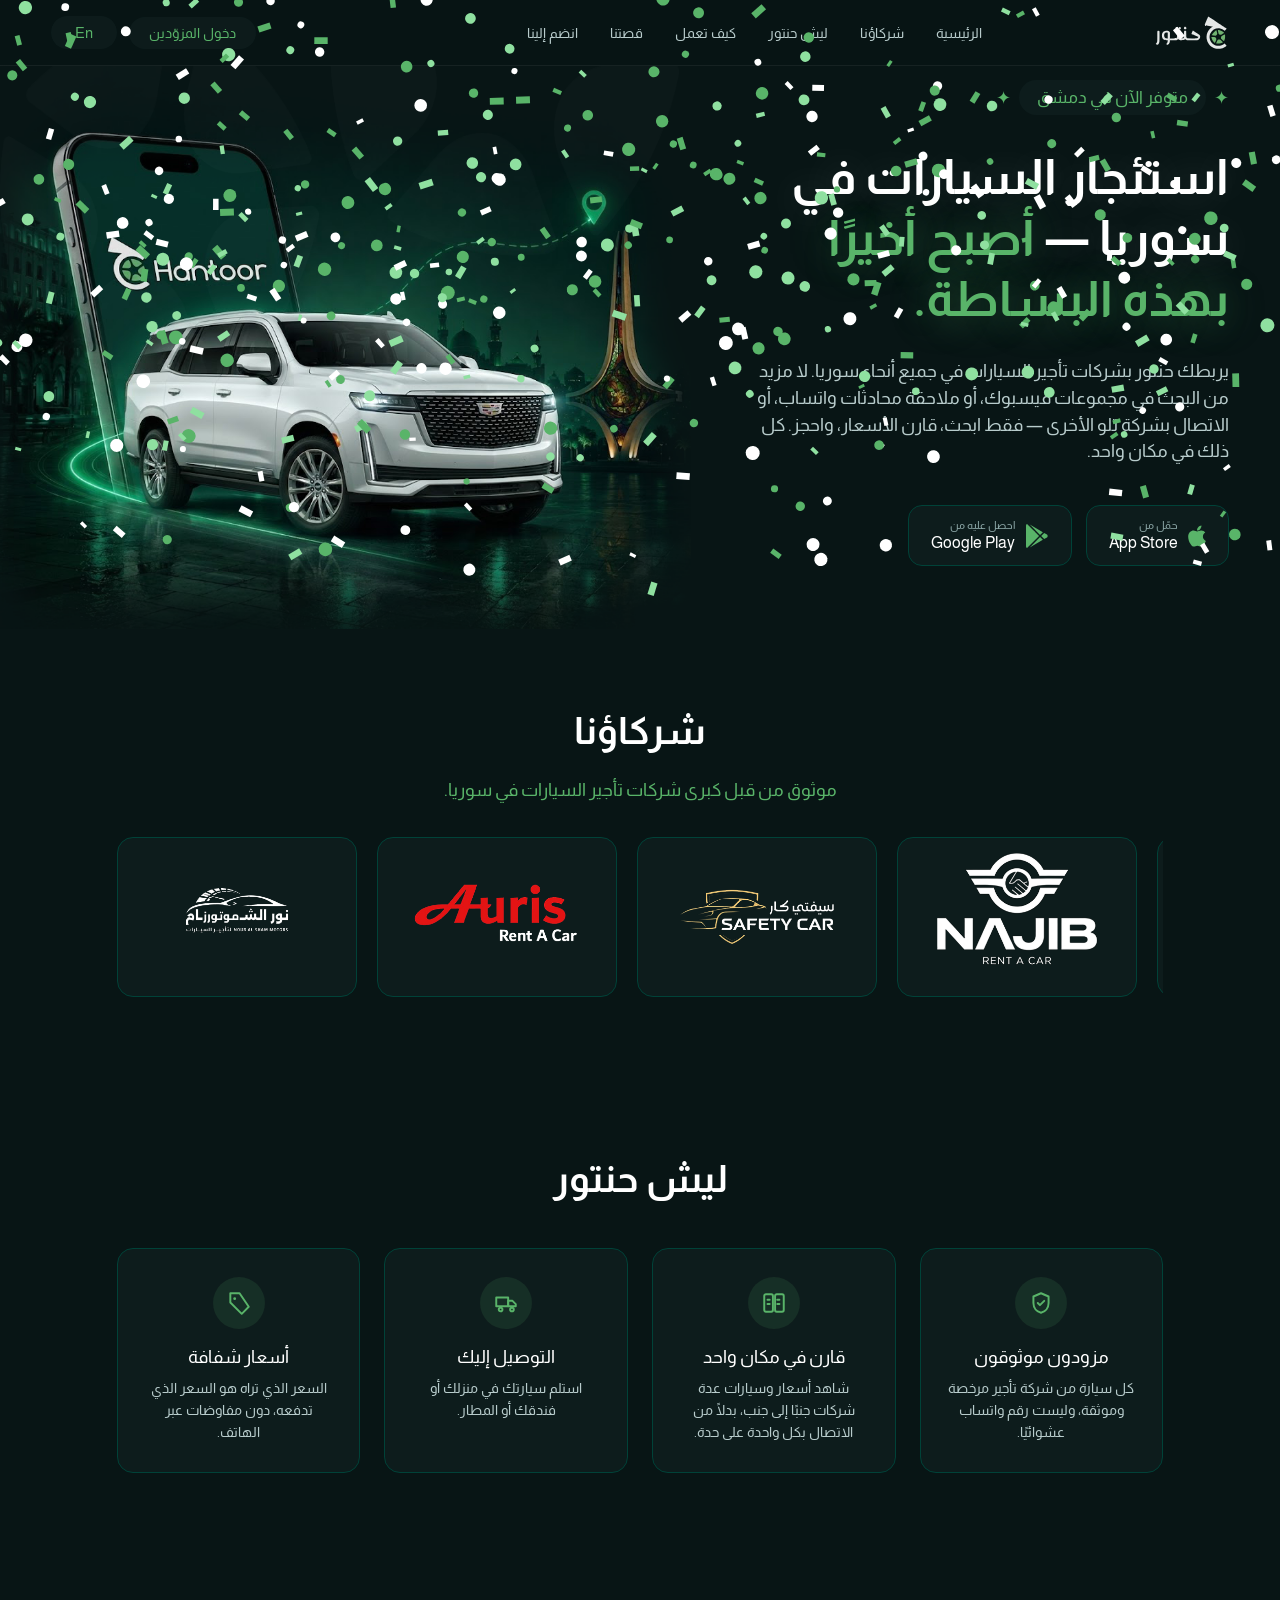
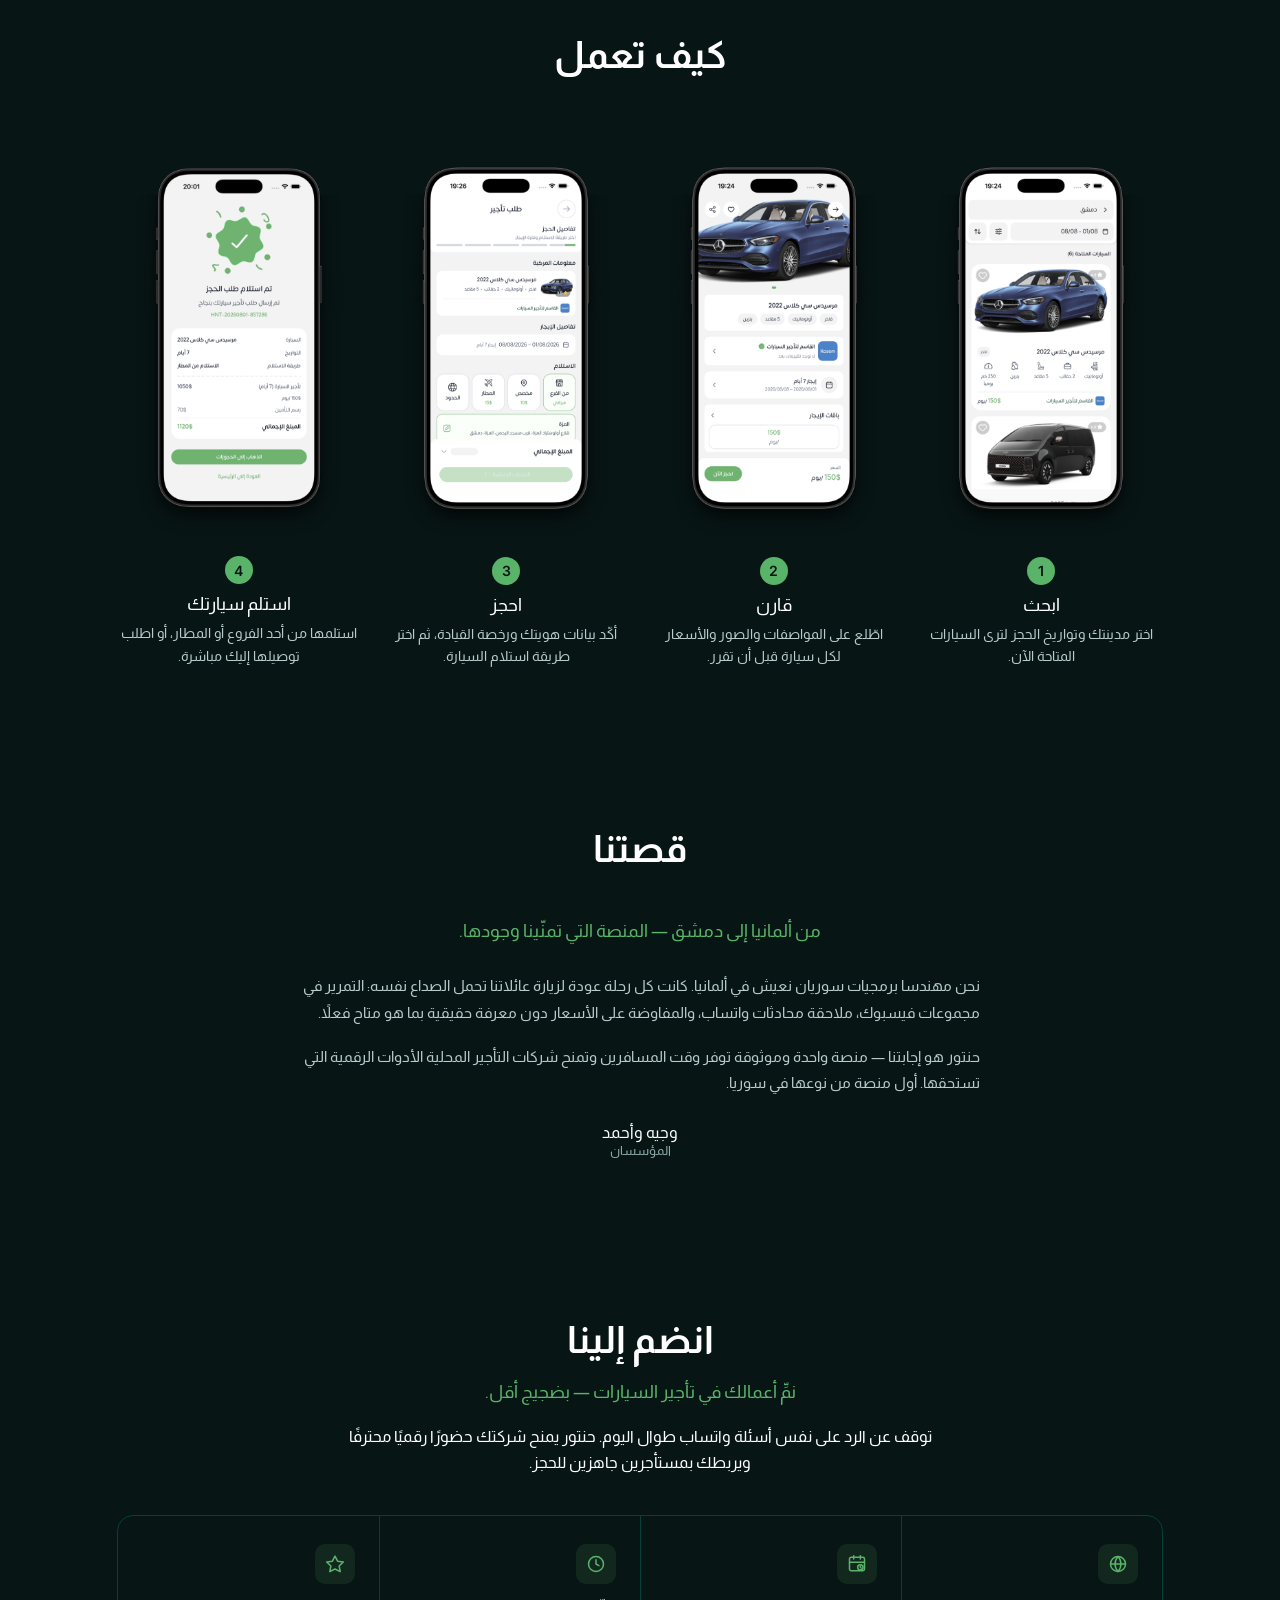
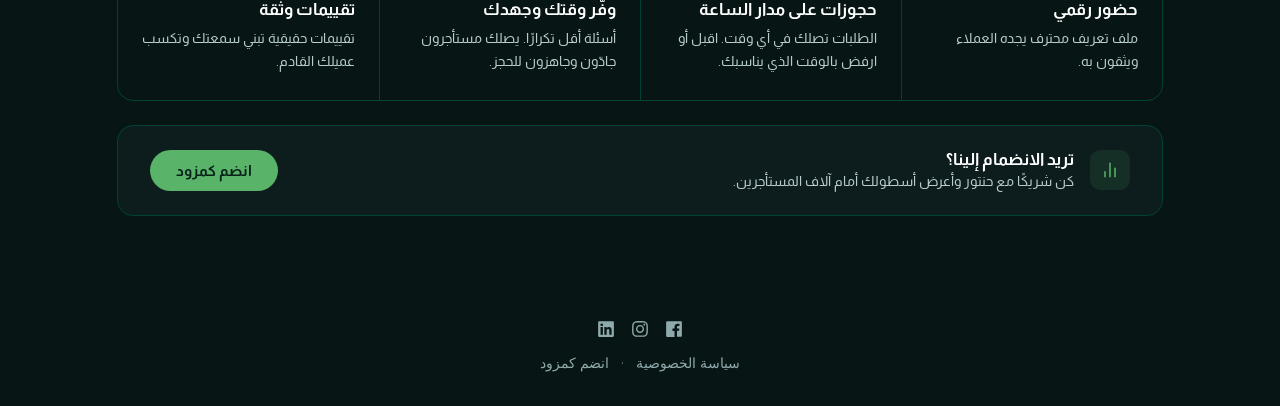
==== commit 3c809335: "fix font size" ====
--- a/index.html
+++ b/index.html
@@ -221,21 +221,6 @@
         </div>
     </section>
 
-    <!-- Social proof -->
-    <section class="section stats-section">
-        <h2 class="section-title" id="stats-title">Now live in Damascus</h2>
-        <div class="stats-row">
-            <div class="stat">
-                <span class="stat-number">6+</span>
-                <span class="stat-label" id="stat-1-label">Verified rental agencies</span>
-            </div>
-            <div class="stat">
-                <span class="stat-number">200+</span>
-                <span class="stat-label" id="stat-2-label">Cars ready to book</span>
-            </div>
-        </div>
-    </section>
-
     <!-- For rental agencies -->
     <section class="section agency-section" id="for-agencies">
         <span class="section-kicker" id="agency-kicker">Join us</span>
--- a/style.css
+++ b/style.css
@@ -479,44 +479,12 @@
 html[lang="ar"] .step-card h3,
 html[lang="ar"] .step-card p { font-family: 'Almarai', sans-serif; }
 
-/* ─── Social proof / stats ────────────────────── */
-
-.stats-row {
-    display: flex;
-    justify-content: center;
-    gap: 64px;
-    flex-wrap: wrap;
-    margin-bottom: 48px;
-}
-
-.stat {
-    display: flex;
-    flex-direction: column;
-    align-items: center;
-    gap: 6px;
-}
-
-.stat-number {
-    font-family: 'Inter', sans-serif;
-    font-weight: 600;
-    font-size: clamp(36px, 4vw, 52px);
-    color: var(--accent);
-    letter-spacing: -1px;
-}
-
-.stat-label {
-    font-size: 14px;
-    color: var(--text-secondary);
-}
-
-html[lang="ar"] .stat-label { font-family: 'Almarai', sans-serif; }
-
 /* ─── Our partners ────────────────────────────── */
 
 .partners-section { text-align: center; }
 
 .partners-subtitle {
-    font-size: 16px;
+    font-size: 18px;
     line-height: 1.6;
     color: var(--accent);
     max-width: 560px;
@@ -651,19 +619,21 @@
 }
 
 .agency-title {
-    font-size: clamp(20px, 2.2vw, 28px);
-    font-weight: 700;
+    font-size: 18px;
+    font-weight: 500;
     line-height: 1.25;
     margin: 0 0 20px 0;
-    color: var(--text-primary);
+    color: var(--accent);
+    text-align: center;
 }
 
 .agency-subtitle {
     font-size: 16px;
     line-height: 1.6;
-    color: var(--accent);
+    color: var(--text-primary);
     max-width: 640px;
-    margin: 0 0 40px 0;
+    margin: 0 auto 40px;
+    text-align: center;
 }
 
 .agency-grid {
@@ -892,8 +862,6 @@
         gap: 16px;
     }
 
-    .stats-row { gap: 40px; }
-
     .partner-card { width: 180px; height: 120px; padding: 6px; }
 
     .partners-track { gap: 14px; }
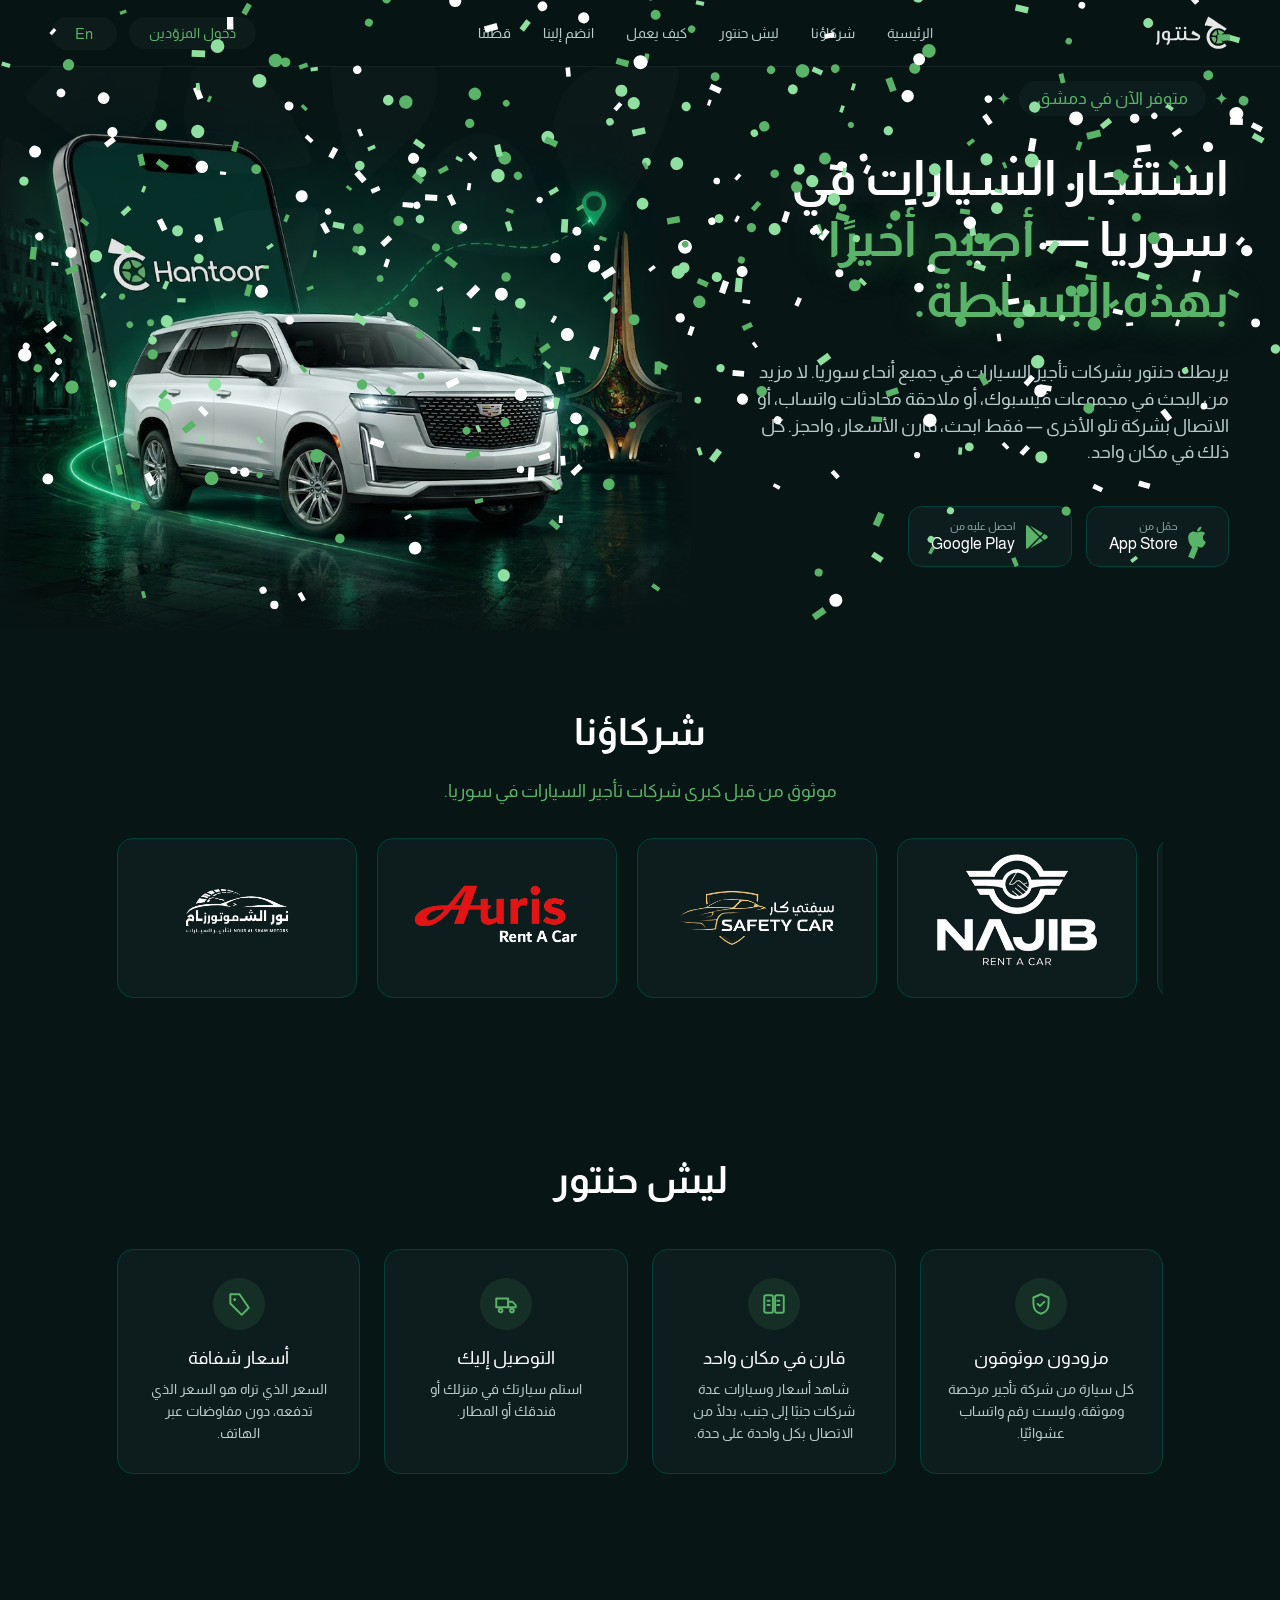
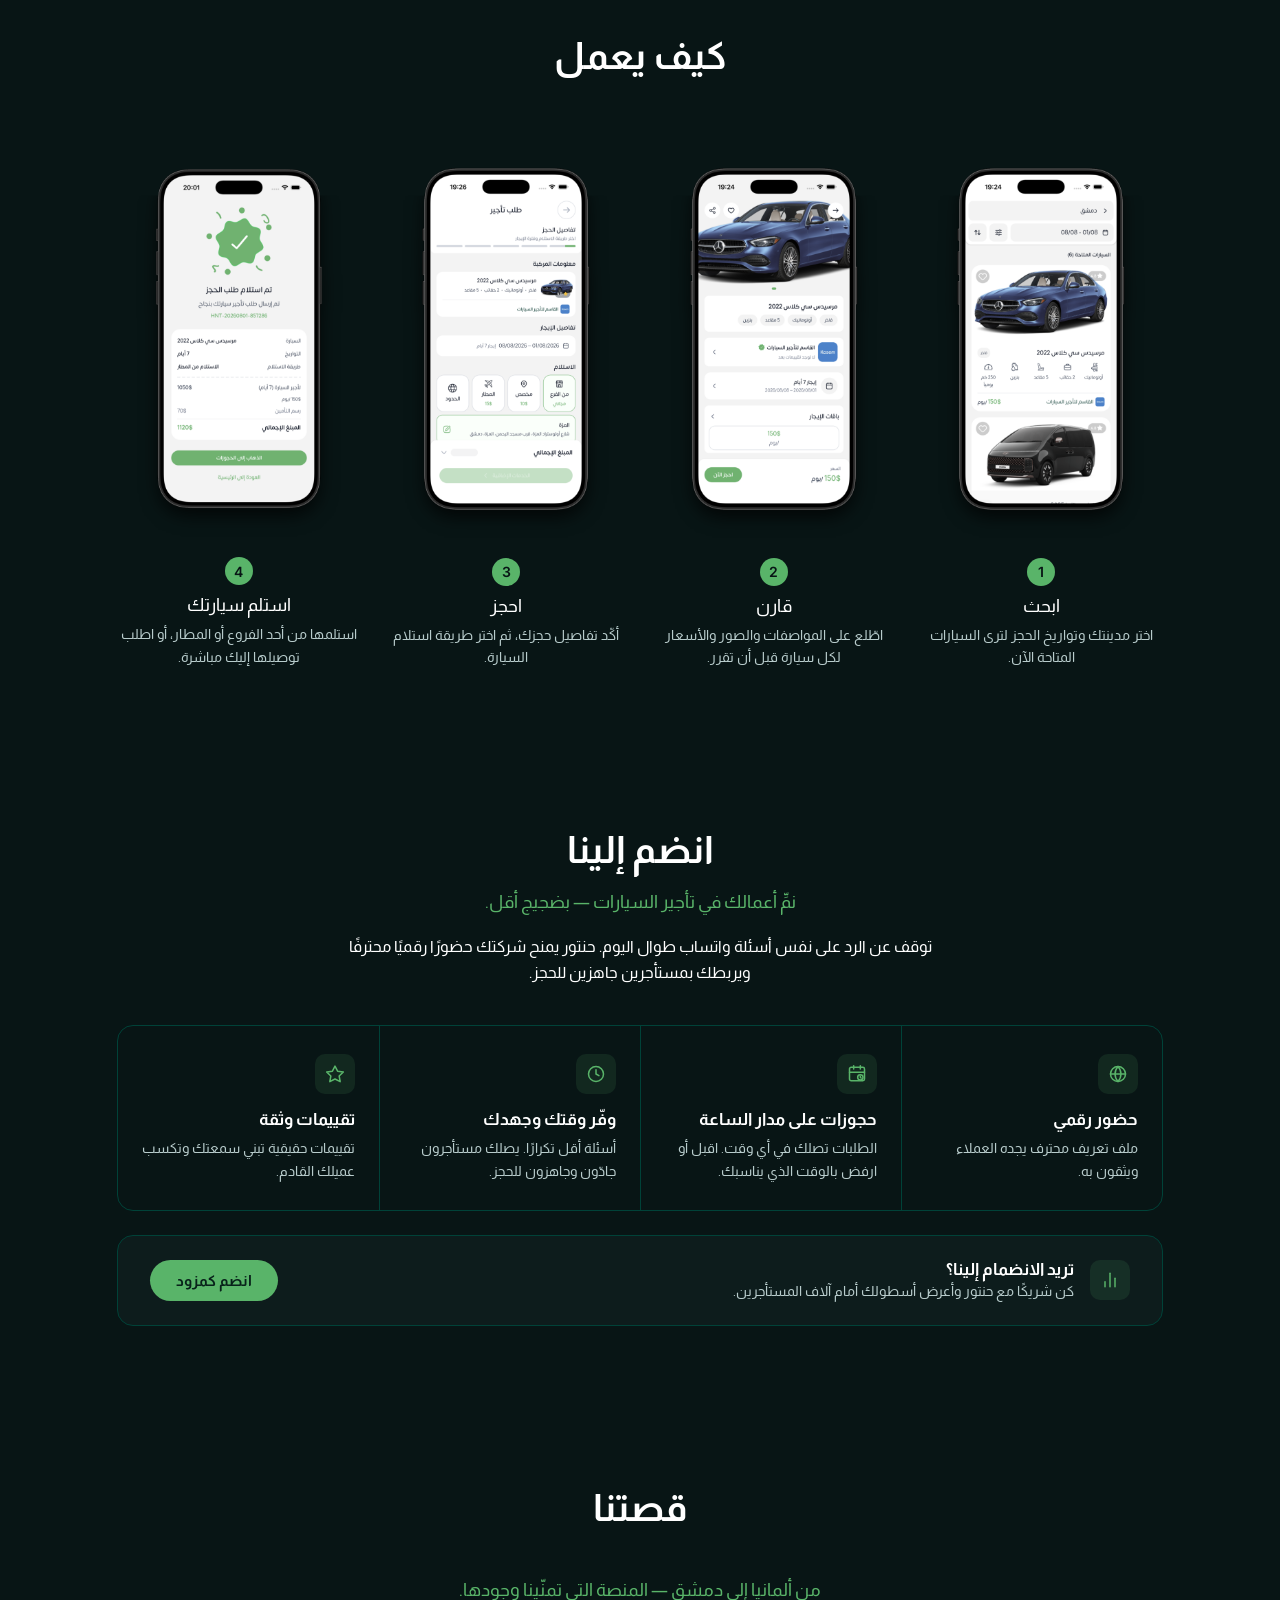
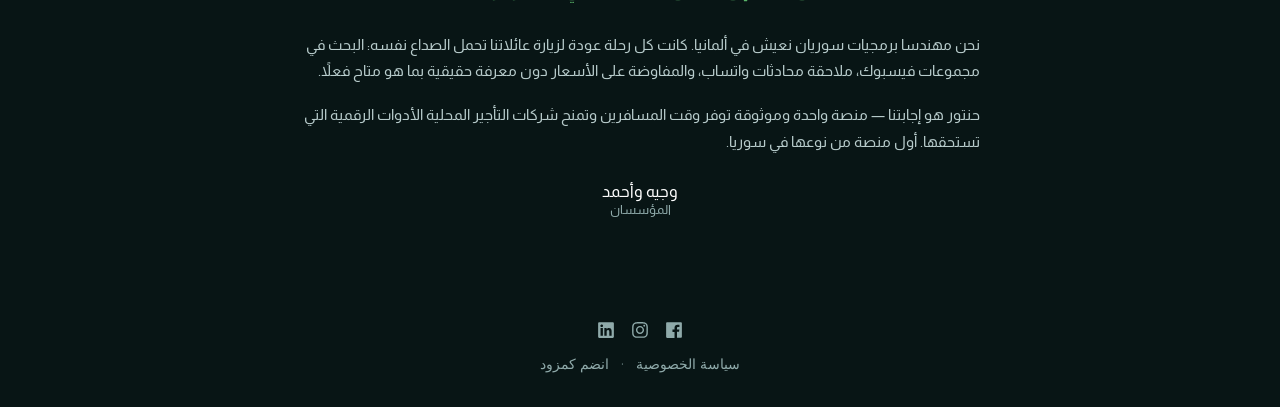
==== commit e178f248: "move story section to the end" ====
--- a/index.html
+++ b/index.html
@@ -70,8 +70,8 @@
                 <a href="#partners" class="nav-link" id="nav-partners">Our partners</a>
                 <a href="#why-hantoor" class="nav-link" id="nav-why">Why Hantoor</a>
                 <a href="#how-it-works" class="nav-link" id="nav-how">How it works</a>
+                <a href="#for-agencies" class="nav-link" id="nav-agencies">Join us</a>
                 <a href="#our-story" class="nav-link" id="nav-story">Our story</a>
-                <a href="#for-agencies" class="nav-link" id="nav-agencies">Join us</a>
             </nav>
 
             <div class="header-actions">
@@ -196,7 +196,7 @@
                 <img src="images/app-booking-delivery.png" alt="Booking screen with delivery options" loading="lazy">
                 <span class="step-number">3</span>
                 <h3 id="step-3-title">Book</h3>
-                <p id="step-3-desc">Confirm your ID and license, then choose how you'll get the car.</p>
+                <p id="step-3-desc">Confirm your booking details, then choose how you'll get the car.</p>
             </div>
             <div class="step-card">
                 <img src="images/app-booking-confirmed.png" alt="Booking confirmed screen" loading="lazy">
@@ -204,6 +204,47 @@
                 <h3 id="step-4-title">Get your car</h3>
                 <p id="step-4-desc">Pick up at a branch, the airport, or get it delivered straight to you.</p>
             </div>
+        </div>
+    </section>
+
+    <!-- For rental agencies -->
+    <section class="section agency-section" id="for-agencies">
+        <span class="section-kicker" id="agency-kicker">Join us</span>
+        <h2 class="agency-title" id="agency-title">Grow your rental business — with less noise.</h2>
+        <p class="agency-subtitle" id="agency-subtitle">Stop answering the same WhatsApp questions all day. Hantoor gives your company a professional home online and connects you with renters who are ready to book.</p>
+
+        <div class="agency-grid">
+            <div class="agency-col">
+                <span class="agency-icon"><svg viewBox="0 0 24 24" fill="none" stroke="currentColor" stroke-width="1.8" stroke-linecap="round" stroke-linejoin="round"><circle cx="12" cy="12" r="9"/><line x1="3" y1="12" x2="21" y2="12"/><path d="M12 3a13 13 0 0 1 3.5 9A13 13 0 0 1 12 21a13 13 0 0 1-3.5-9A13 13 0 0 1 12 3z"/></svg></span>
+                <h3 id="agency-1-title">Online Presence</h3>
+                <p id="agency-1-desc">A professional profile customers can actually find, and trust.</p>
+            </div>
+            <div class="agency-col">
+                <span class="agency-icon"><svg viewBox="0 0 24 24" fill="none" stroke="currentColor" stroke-width="1.8" stroke-linecap="round" stroke-linejoin="round"><rect x="3" y="4" width="18" height="16" rx="2"/><line x1="8" y1="2" x2="8" y2="6"/><line x1="16" y1="2" x2="16" y2="6"/><line x1="3" y1="10" x2="21" y2="10"/><circle cx="16" cy="16" r="3.2"/><path d="M16 14.6v1.4l1 .8"/></svg></span>
+                <h3 id="agency-2-title">Bookings 24/7</h3>
+                <p id="agency-2-desc">Requests arrive around the clock. Approve or decline at your own pace.</p>
+            </div>
+            <div class="agency-col">
+                <span class="agency-icon"><svg viewBox="0 0 24 24" fill="none" stroke="currentColor" stroke-width="1.8" stroke-linecap="round" stroke-linejoin="round"><circle cx="12" cy="12" r="9"/><polyline points="12 7 12 12 15.5 14"/></svg></span>
+                <h3 id="agency-3-title">Save Time &amp; Effort</h3>
+                <p id="agency-3-desc">Fewer repeat questions. Serious renters come to you, ready to go.</p>
+            </div>
+            <div class="agency-col">
+                <span class="agency-icon"><svg viewBox="0 0 24 24" fill="none" stroke="currentColor" stroke-width="1.8" stroke-linecap="round" stroke-linejoin="round"><polygon points="12 2.5 15.1 8.6 22 9.6 17 14.4 18.2 21.2 12 18 5.8 21.2 7 14.4 2 9.6 8.9 8.6 12 2.5"/></svg></span>
+                <h3 id="agency-4-title">Ratings &amp; Trust</h3>
+                <p id="agency-4-desc">Real reviews that build your reputation and win the next customer.</p>
+            </div>
+        </div>
+
+        <div class="agency-cta-bar">
+            <div class="agency-cta-text">
+                <span class="agency-cta-icon"><svg viewBox="0 0 24 24" fill="none" stroke="currentColor" stroke-width="1.8" stroke-linecap="round" stroke-linejoin="round"><line x1="18" y1="20" x2="18" y2="10"/><line x1="12" y1="20" x2="12" y2="4"/><line x1="6" y1="20" x2="6" y2="14"/></svg></span>
+                <div>
+                    <h3 id="agency-cta-title">Want to join us?</h3>
+                    <p id="agency-cta-desc">Partner with Hantoor and put your fleet in front of thousands of renters.</p>
+                </div>
+            </div>
+            <a href="https://hantoor.net/provider-flyer-jun-01/" class="become-partner-btn" id="agency-cta-btn">Become a partner</a>
         </div>
     </section>
 
@@ -221,47 +262,6 @@
         </div>
     </section>
 
-    <!-- For rental agencies -->
-    <section class="section agency-section" id="for-agencies">
-        <span class="section-kicker" id="agency-kicker">Join us</span>
-        <h2 class="agency-title" id="agency-title">Grow your rental business — with less noise.</h2>
-        <p class="agency-subtitle" id="agency-subtitle">Stop answering the same WhatsApp questions all day. Hantoor gives your company a professional home online and connects you with renters who are ready to book.</p>
-
-        <div class="agency-grid">
-            <div class="agency-col">
-                <span class="agency-icon"><svg viewBox="0 0 24 24" fill="none" stroke="currentColor" stroke-width="1.8" stroke-linecap="round" stroke-linejoin="round"><circle cx="12" cy="12" r="9"/><line x1="3" y1="12" x2="21" y2="12"/><path d="M12 3a13 13 0 0 1 3.5 9A13 13 0 0 1 12 21a13 13 0 0 1-3.5-9A13 13 0 0 1 12 3z"/></svg></span>
-                <h3 id="agency-1-title">Online Presence</h3>
-                <p id="agency-1-desc">A professional profile customers can actually find, and trust.</p>
-            </div>
-            <div class="agency-col">
-                <span class="agency-icon"><svg viewBox="0 0 24 24" fill="none" stroke="currentColor" stroke-width="1.8" stroke-linecap="round" stroke-linejoin="round"><rect x="3" y="4" width="18" height="16" rx="2"/><line x1="8" y1="2" x2="8" y2="6"/><line x1="16" y1="2" x2="16" y2="6"/><line x1="3" y1="10" x2="21" y2="10"/><circle cx="16" cy="16" r="3.2"/><path d="M16 14.6v1.4l1 .8"/></svg></span>
-                <h3 id="agency-2-title">Bookings 24/7</h3>
-                <p id="agency-2-desc">Requests arrive around the clock. Approve or decline at your own pace.</p>
-            </div>
-            <div class="agency-col">
-                <span class="agency-icon"><svg viewBox="0 0 24 24" fill="none" stroke="currentColor" stroke-width="1.8" stroke-linecap="round" stroke-linejoin="round"><circle cx="12" cy="12" r="9"/><polyline points="12 7 12 12 15.5 14"/></svg></span>
-                <h3 id="agency-3-title">Save Time &amp; Effort</h3>
-                <p id="agency-3-desc">Fewer repeat questions. Serious renters come to you, ready to go.</p>
-            </div>
-            <div class="agency-col">
-                <span class="agency-icon"><svg viewBox="0 0 24 24" fill="none" stroke="currentColor" stroke-width="1.8" stroke-linecap="round" stroke-linejoin="round"><polygon points="12 2.5 15.1 8.6 22 9.6 17 14.4 18.2 21.2 12 18 5.8 21.2 7 14.4 2 9.6 8.9 8.6 12 2.5"/></svg></span>
-                <h3 id="agency-4-title">Ratings &amp; Trust</h3>
-                <p id="agency-4-desc">Real reviews that build your reputation and win the next customer.</p>
-            </div>
-        </div>
-
-        <div class="agency-cta-bar">
-            <div class="agency-cta-text">
-                <span class="agency-cta-icon"><svg viewBox="0 0 24 24" fill="none" stroke="currentColor" stroke-width="1.8" stroke-linecap="round" stroke-linejoin="round"><line x1="18" y1="20" x2="18" y2="10"/><line x1="12" y1="20" x2="12" y2="4"/><line x1="6" y1="20" x2="6" y2="14"/></svg></span>
-                <div>
-                    <h3 id="agency-cta-title">Want to join us?</h3>
-                    <p id="agency-cta-desc">Partner with Hantoor and put your fleet in front of thousands of renters.</p>
-                </div>
-            </div>
-            <a href="https://hantoor.net/provider-flyer-jun-01/" class="become-partner-btn" id="agency-cta-btn">Become a partner</a>
-        </div>
-    </section>
-
     <footer class="site-footer">
         <div class="footer-social">
             <a href="https://www.facebook.com/people/Hantoor/61590774894619/" target="_blank" rel="noopener noreferrer" aria-label="Hantoor on Facebook" class="social-link">
--- a/style.css
+++ b/style.css
@@ -109,15 +109,6 @@
     display: flex;
     align-items: center;
     flex-shrink: 0;
-    position: absolute;
-    left: clamp(28px, 4vw, 56px);
-    top: 50%;
-    transform: translateY(-50%);
-}
-
-html[dir="rtl"] .logo-link {
-    left: auto;
-    right: clamp(28px, 4vw, 56px);
 }
 
 .logo {
@@ -774,8 +765,6 @@
     }
 
     .header-inner { padding: 14px 20px; direction: ltr; }
-
-    .logo-link { position: static; transform: none; }
 
     .logo { height: 30px; }
 
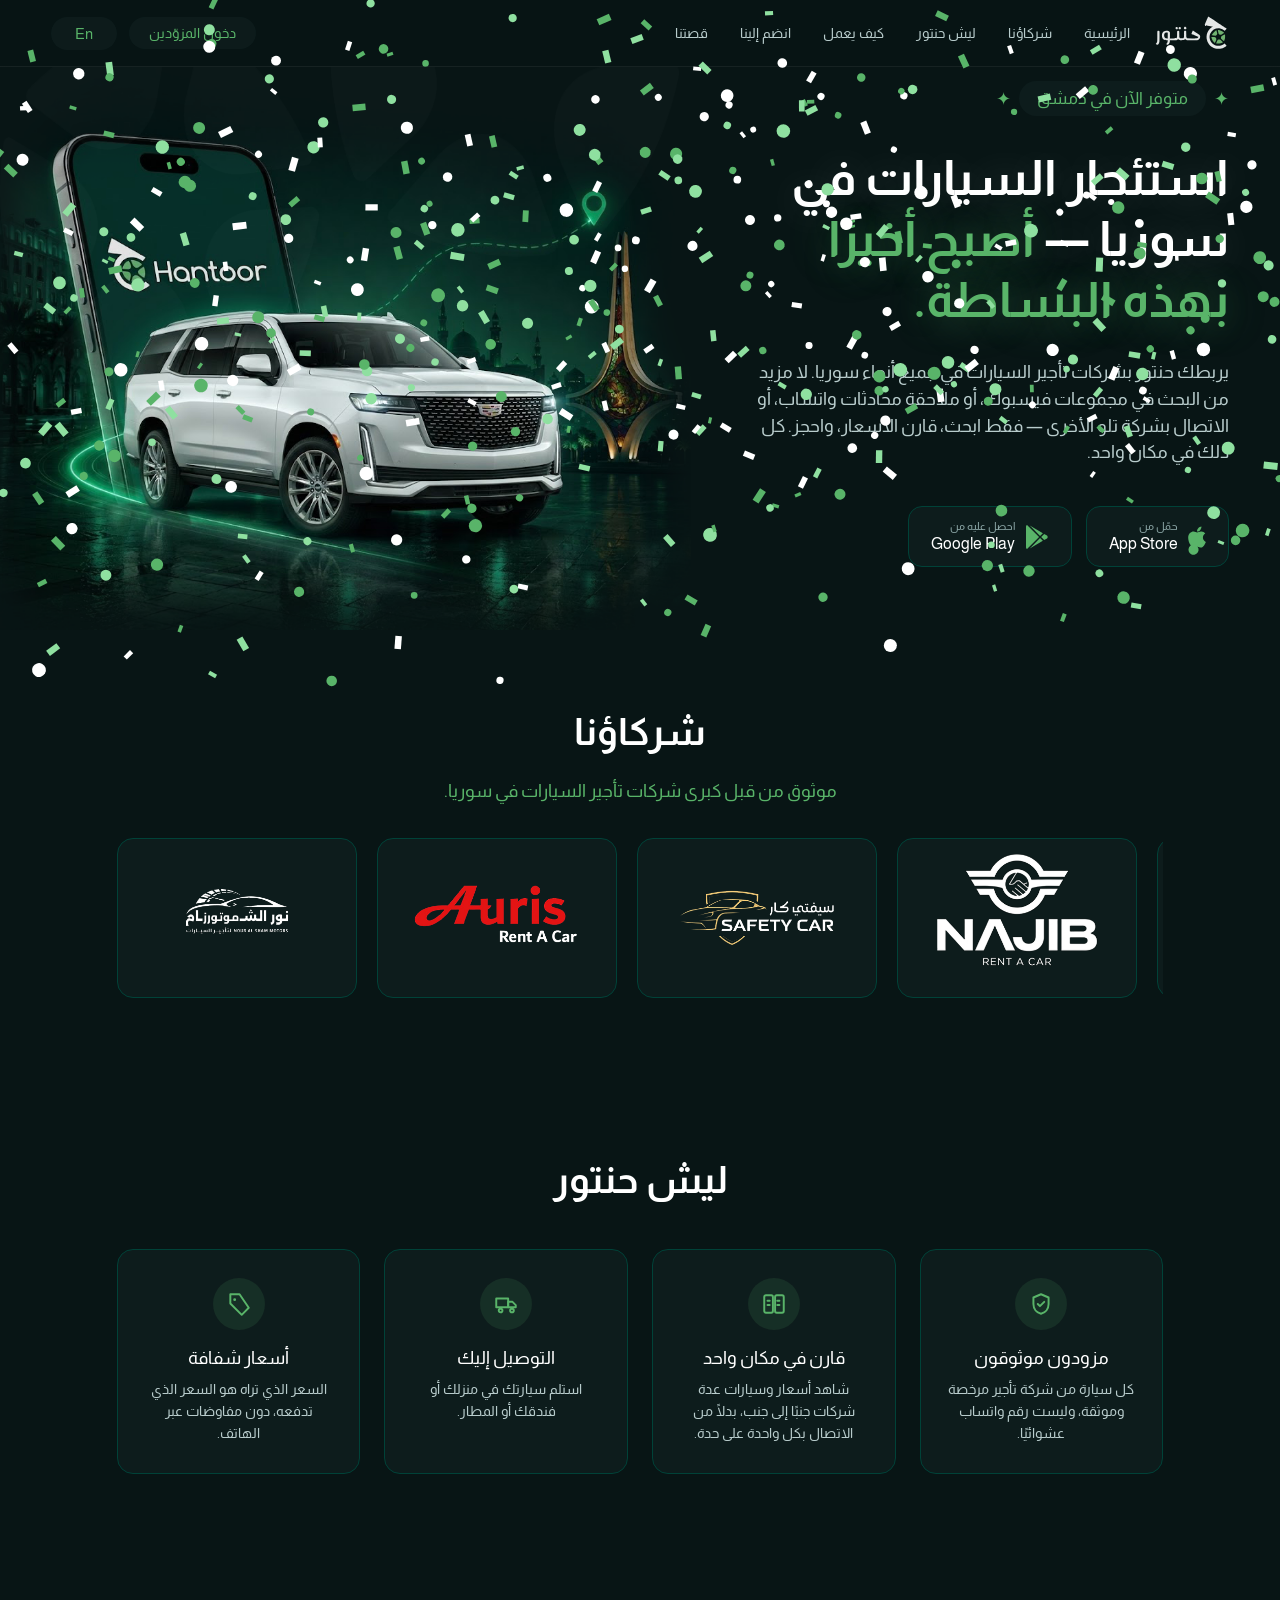
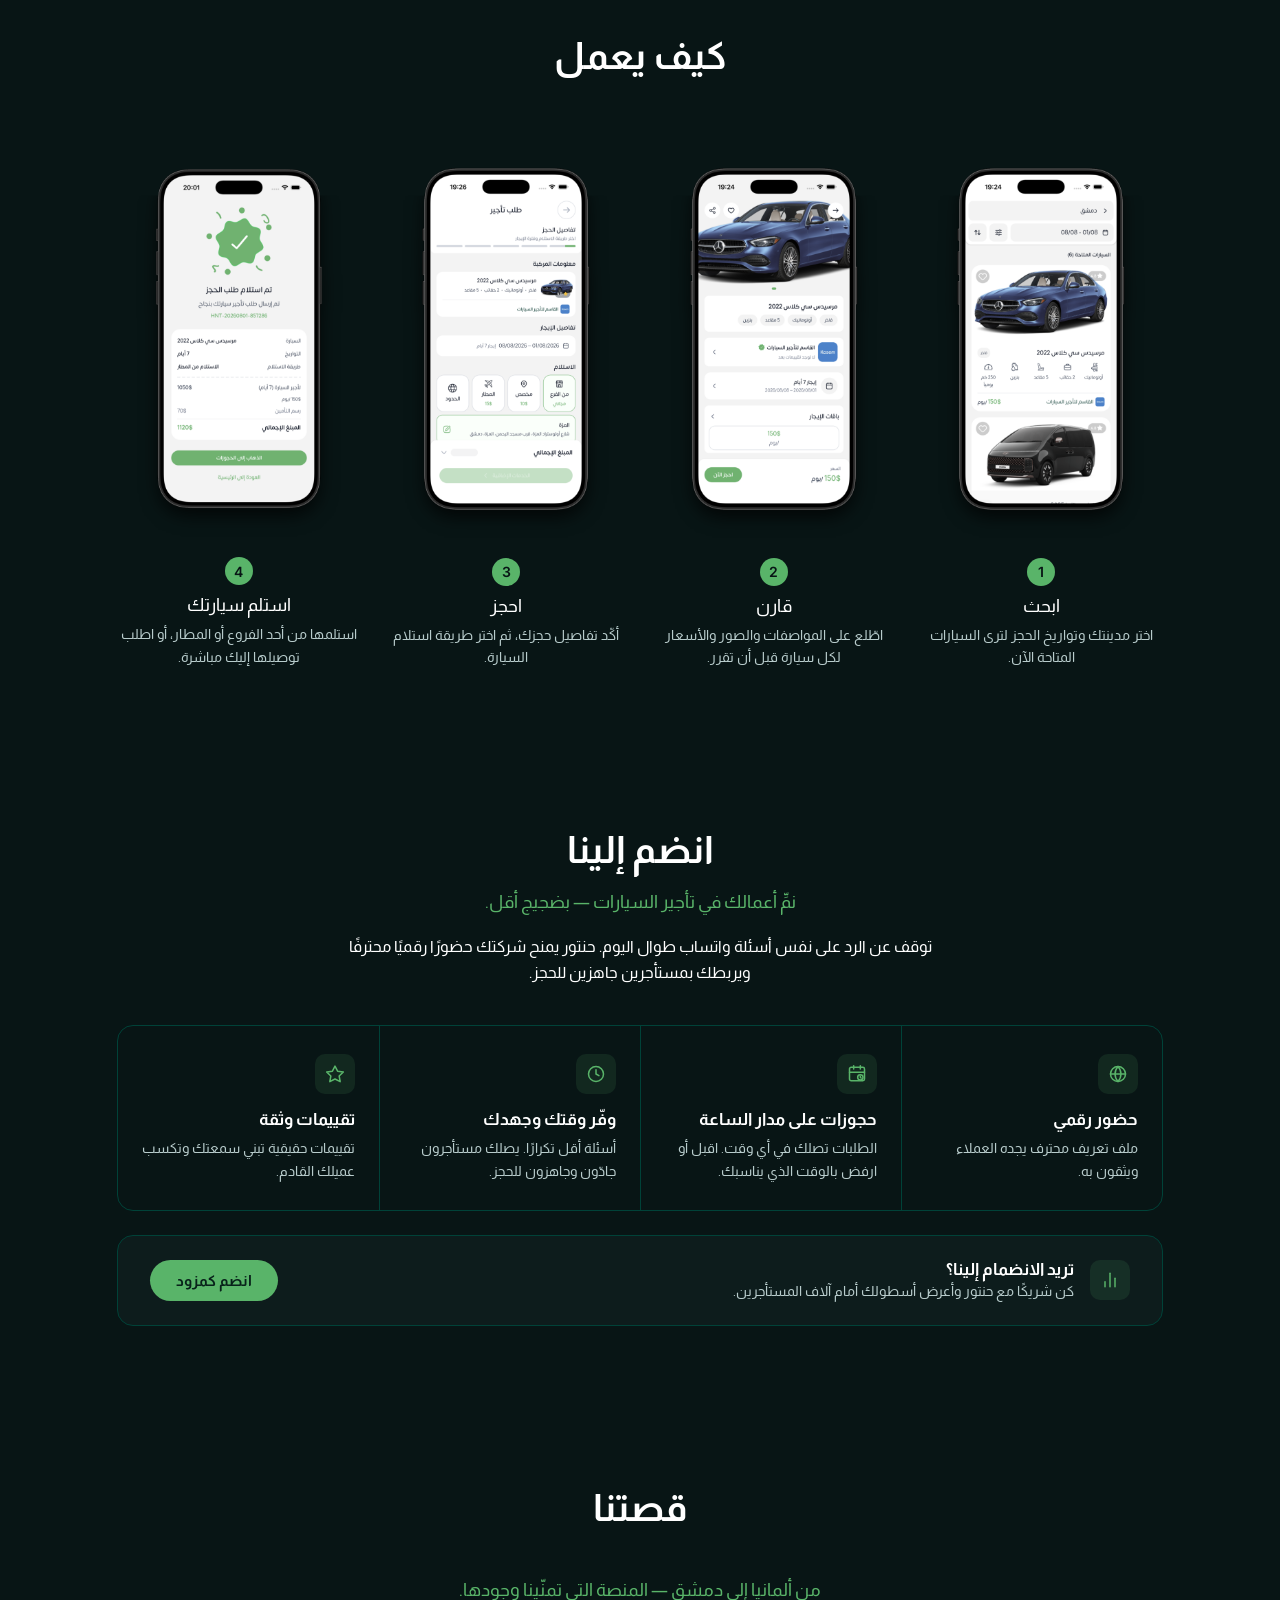
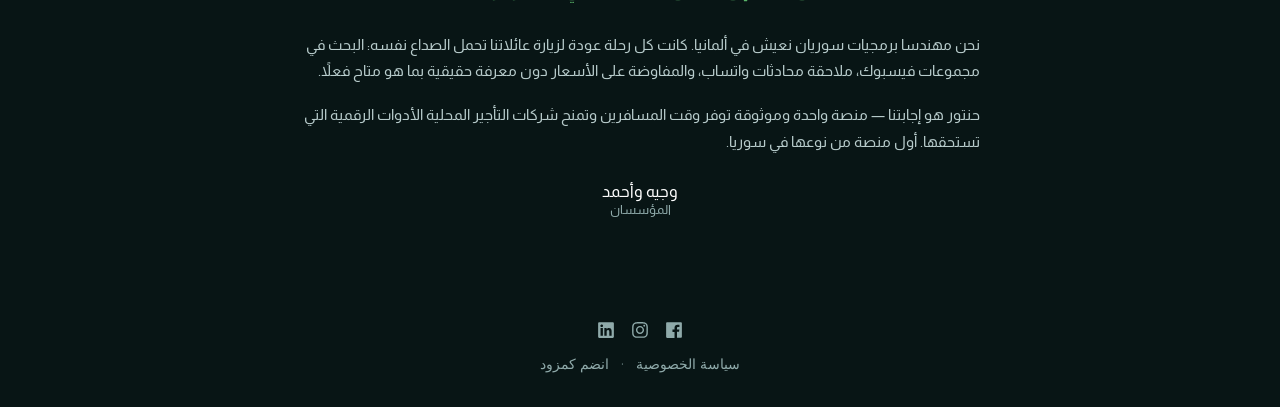
==== commit f2340418: "add the countdown change" ====
--- a/index.html
+++ b/index.html
@@ -57,6 +57,52 @@
     <link rel="stylesheet" href="style.css">
 </head>
 <body>
+    <div id="reveal-gate">
+        <div class="gate-page">
+            <div class="gate-hero-col">
+                <img src="images/circle-star.png" alt="" class="gate-circle-star">
+                <img src="images/hlaf-circle-star.png" alt="" class="gate-half-circle-star">
+                <img src="images/hero-phone-car-en.png" alt="" class="gate-hero-img">
+            </div>
+            <div class="gate-content-col">
+                <header class="gate-header">
+                    <img src="images/logo.svg" alt="Hantoor" class="gate-logo" id="gate-logo">
+                </header>
+                <div class="gate-content-body">
+                    <div class="gate-coming-soon-group">
+                        <span class="gate-pill-dot">✦</span>
+                        <div class="gate-coming-soon-pill"><span id="gate-badge-text">COMING SOON</span></div>
+                        <span class="gate-pill-dot">✦</span>
+                    </div>
+                    <h1 class="gate-headline" id="gate-main-heading">Your next rental experience</h1>
+                    <h2 class="gate-headline-accent" id="gate-accent-heading">is almost here</h2>
+                    <p class="gate-subtitle" id="gate-subtitle">Official rollout begins soon across Syria.</p>
+                    <div class="gate-countdown">
+                        <div class="gate-time-unit">
+                            <span id="gate-days">00</span>
+                            <span class="gate-label" id="gate-label-days">Days</span>
+                        </div>
+                        <div class="gate-time-unit">
+                            <span id="gate-hours">00</span>
+                            <span class="gate-label" id="gate-label-hours">Hours</span>
+                        </div>
+                        <div class="gate-time-unit">
+                            <span id="gate-minutes">00</span>
+                            <span class="gate-label" id="gate-label-minutes">Minutes</span>
+                        </div>
+                        <div class="gate-time-unit">
+                            <span id="gate-seconds">00</span>
+                            <span class="gate-label" id="gate-label-seconds">Seconds</span>
+                        </div>
+                    </div>
+                </div>
+            </div>
+        </div>
+        <div class="gate-mobile-hero" aria-hidden="true">
+            <img src="images/hero-mobile-bottom-en.png" alt="">
+        </div>
+    </div>
+
     <canvas id="confetti-canvas" aria-hidden="true"></canvas>
 
     <header class="site-header">
--- a/style.css
+++ b/style.css
@@ -34,6 +34,281 @@
     z-index: 999;
 }
 
+#reveal-gate {
+    position: fixed;
+    inset: 0;
+    z-index: 2000;
+    overflow-y: auto;
+    background: var(--bg);
+    transition: transform 1s cubic-bezier(0.65, 0, 0.35, 1);
+}
+
+#reveal-gate.reveal-gate--hidden {
+    transform: translateY(-100%);
+    pointer-events: none;
+}
+
+.gate-page {
+    display: grid;
+    grid-template-columns: 54% 46%;
+    grid-template-rows: 1fr;
+    min-height: 100vh;
+    position: relative;
+}
+
+.gate-hero-col {
+    position: relative;
+    overflow: hidden;
+    display: flex;
+    align-items: center;
+    justify-content: center;
+}
+
+.gate-hero-img {
+    height: auto;
+    width: 100%;
+    display: block;
+}
+
+.gate-circle-star {
+    position: absolute;
+    top: 0px;
+    left: 0;
+    width: 320px;
+    height: 320px;
+    z-index: 1;
+    pointer-events: none;
+}
+
+.gate-half-circle-star {
+    position: absolute;
+    top: 0;
+    left: 330px;
+    width: 350px;
+    height: 190px;
+    z-index: 1;
+    pointer-events: none;
+}
+
+.gate-content-col {
+    display: flex;
+    flex-direction: column;
+    padding: 0 clamp(28px, 4vw, 56px);
+}
+
+.gate-header {
+    display: flex;
+    align-items: center;
+    justify-content: flex-end;
+    padding-top: 30px;
+    padding-bottom: 20px;
+    flex-shrink: 0;
+}
+
+.gate-logo {
+    height: 40px;
+    width: auto;
+}
+
+.gate-content-body {
+    flex: 1;
+    display: flex;
+    flex-direction: column;
+    justify-content: center;
+    padding-bottom: 48px;
+}
+
+.gate-coming-soon-group {
+    display: inline-flex;
+    align-items: center;
+    gap: 8px;
+    margin-bottom: 32px;
+    color: var(--accent);
+}
+
+.gate-coming-soon-pill {
+    background: var(--surface);
+    color: var(--accent);
+    font-size: 13px;
+    font-weight: 500;
+    letter-spacing: 0.5px;
+    padding: 8px 18px;
+    border-radius: 200px;
+}
+
+html[lang="ar"] .gate-coming-soon-pill {
+    font-size: 17px;
+    font-family: 'Almarai', sans-serif;
+    letter-spacing: 0;
+}
+
+.gate-pill-dot { font-size: 18px; }
+
+.gate-headline {
+    font-size: clamp(34px, 4.2vw, 64px);
+    font-weight: 500;
+    line-height: 1.35;
+    margin: 0 0 12px 0;
+    color: var(--text-primary);
+}
+
+.gate-headline-accent {
+    font-size: clamp(30px, 3.8vw, 58px);
+    font-weight: 500;
+    line-height: 1.35;
+    color: var(--accent);
+    margin: 0 0 28px 0;
+}
+
+html[lang="ar"] .gate-headline,
+html[lang="ar"] .gate-headline-accent {
+    font-family: 'Almarai', sans-serif;
+    font-weight: 700;
+}
+
+html[lang="ar"] .gate-headline { font-size: clamp(30px, 3.8vw, 58px); }
+html[lang="ar"] .gate-headline-accent { font-size: 45px; }
+
+.gate-subtitle {
+    font-size: clamp(14px, 1.4vw, 20px);
+    color: var(--text-secondary);
+    margin: 0 0 40px 0;
+    font-weight: 400;
+    line-height: 1.5;
+}
+
+html[lang="ar"] .gate-subtitle { font-family: 'Almarai', sans-serif; }
+
+.gate-countdown {
+    display: flex;
+    gap: 11px;
+    flex-wrap: wrap;
+}
+
+.gate-time-unit {
+    background: var(--timer-bg);
+    border: 1px solid var(--timer-border);
+    border-radius: 12px;
+    width: clamp(82px, 8vw, 128px);
+    height: clamp(82px, 8vw, 114px);
+    display: flex;
+    flex-direction: column;
+    align-items: center;
+    justify-content: center;
+    gap: 7px;
+    flex-shrink: 0;
+}
+
+.gate-time-unit span:first-child {
+    font-family: 'Inter', sans-serif;
+    font-weight: 600;
+    font-size: clamp(26px, 2.8vw, 44px);
+    color: var(--accent);
+    letter-spacing: -1.2px;
+    line-height: 1;
+}
+
+.gate-label {
+    font-size: clamp(10px, 0.85vw, 13px);
+    color: var(--text-muted);
+    font-weight: 400;
+}
+
+html[lang="ar"] .gate-label { font-family: 'Almarai', sans-serif; }
+
+.gate-mobile-hero { display: none; }
+
+html[dir="rtl"] .gate-page { direction: ltr; }
+html[dir="rtl"] .gate-content-col { direction: rtl; }
+html[dir="rtl"] .gate-header { flex-direction: row; justify-content: flex-start; }
+html[dir="rtl"] .gate-content-body { align-items: flex-start; }
+html[dir="rtl"] .gate-countdown { justify-content: flex-start; }
+
+@media (max-width: 950px) {
+    .gate-page {
+        grid-template-columns: 1fr;
+        grid-template-rows: auto;
+        min-height: auto;
+    }
+
+    .gate-hero-col { display: none; }
+
+    .gate-content-col { padding: 0 24px; }
+
+    .gate-header,
+    html[dir="rtl"] .gate-header {
+        padding-top: 24px;
+        padding-bottom: 16px;
+        justify-content: flex-end;
+        flex-direction: row;
+        direction: ltr;
+    }
+
+    .gate-logo { height: 34px; }
+
+    .gate-content-body {
+        align-items: center !important;
+        text-align: center !important;
+        padding-bottom: 32px;
+        justify-content: flex-start;
+        padding-top: 16px;
+    }
+
+    .gate-coming-soon-group { margin-bottom: 24px; }
+
+    .gate-headline { font-size: clamp(28px, 7.5vw, 40px); }
+
+    .gate-headline-accent { font-size: clamp(26px, 7vw, 36px); }
+    html[lang="ar"] .gate-headline-accent { font-size: clamp(24px, 6vw, 32px); }
+
+    .gate-subtitle {
+        font-size: 13px;
+        margin-bottom: 28px;
+    }
+
+    .gate-countdown {
+        justify-content: center !important;
+        gap: 8px;
+    }
+
+    .gate-time-unit {
+        width: 72px;
+        height: 68px;
+        border-color: #2a3f3f;
+        gap: 4px;
+    }
+
+    .gate-time-unit span:first-child {
+        font-size: 22px;
+        color: #e6e6e6;
+        letter-spacing: -1px;
+    }
+
+    .gate-label { font-size: 10px; }
+
+    .gate-mobile-hero {
+        display: block;
+        width: 100vw;
+        overflow: hidden;
+    }
+
+    .gate-mobile-hero img {
+        width: 100%;
+        height: auto;
+        display: block;
+    }
+
+    html[lang="en"] .gate-mobile-hero {
+        aspect-ratio: 804 / 635;
+    }
+
+    html[lang="en"] .gate-mobile-hero img {
+        height: 100%;
+        object-fit: cover;
+        object-position: left center;
+    }
+}
+
 .page, .mobile-hero {
     transition: opacity 0.25s ease;
 }
@@ -121,7 +396,7 @@
     align-items: center;
     gap: 32px;
     flex: 1;
-    justify-content: center;
+    justify-content: flex-start;
 }
 
 .nav-link {
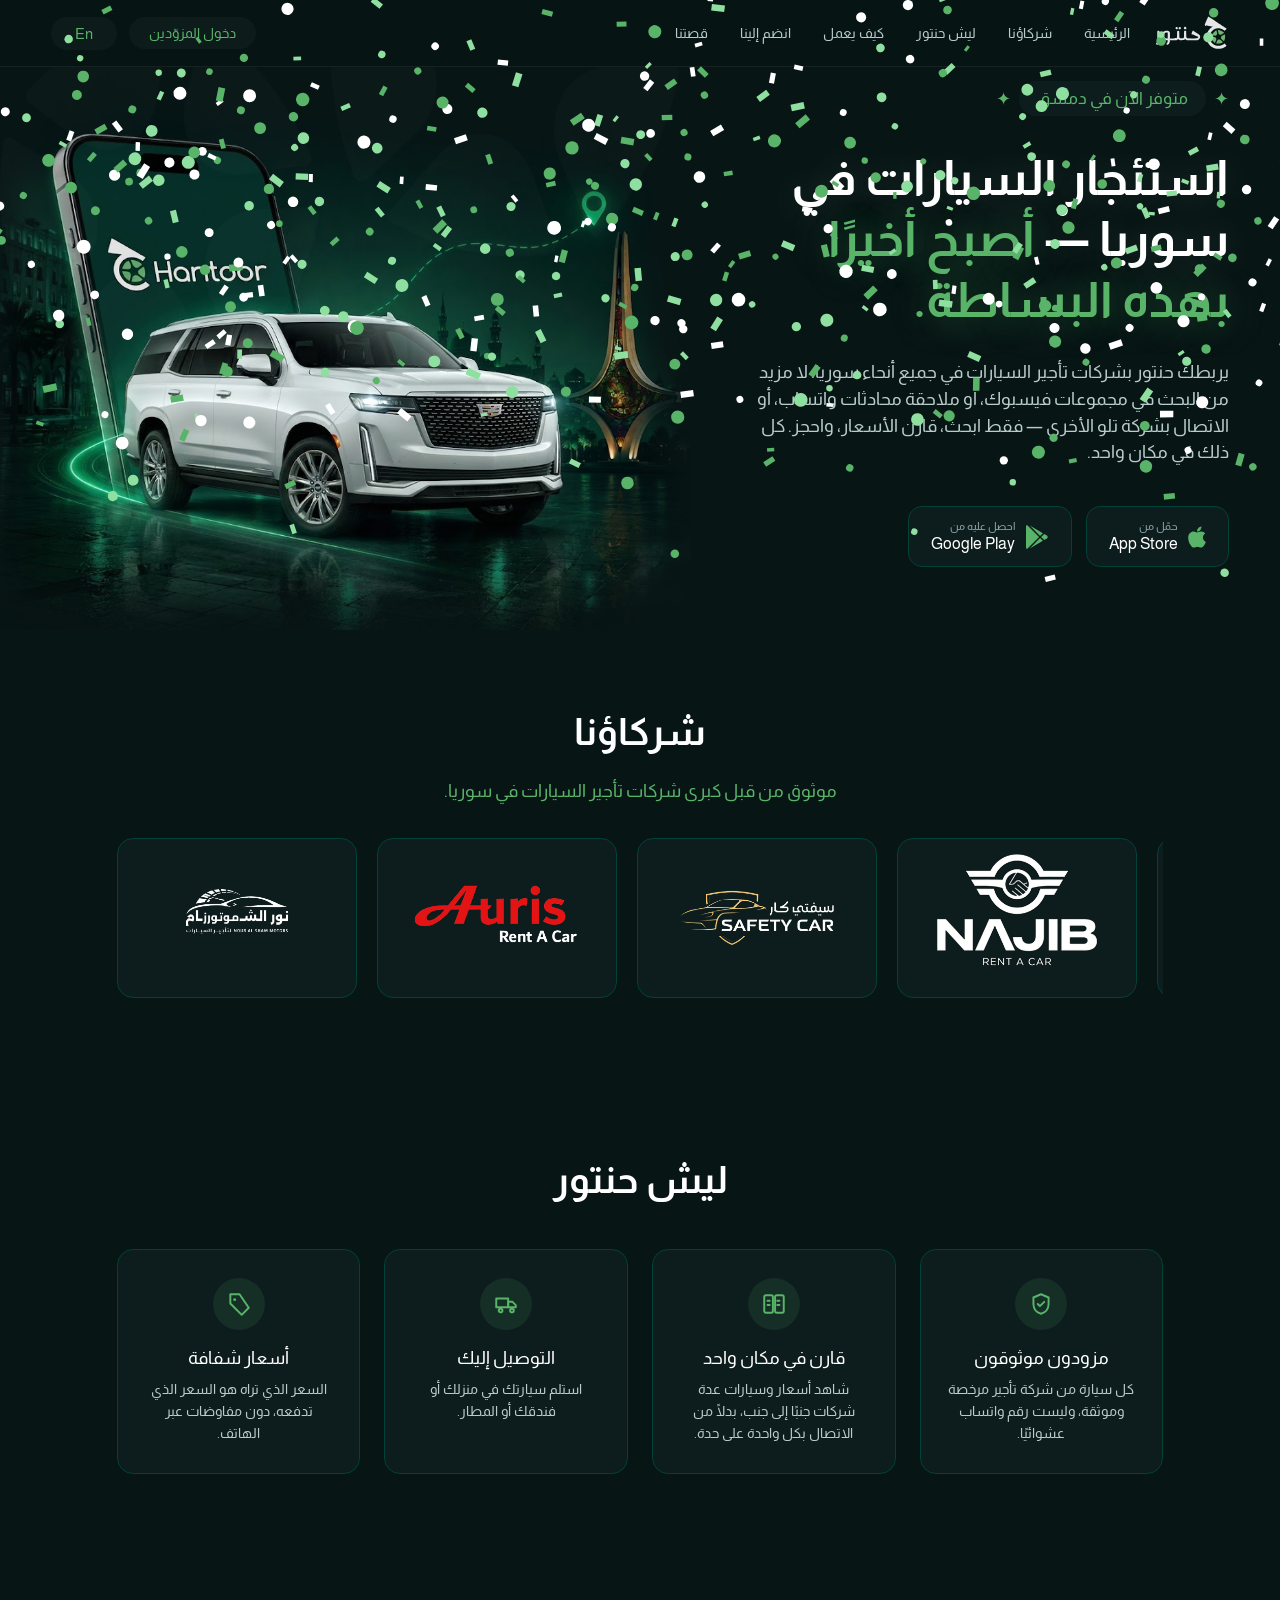
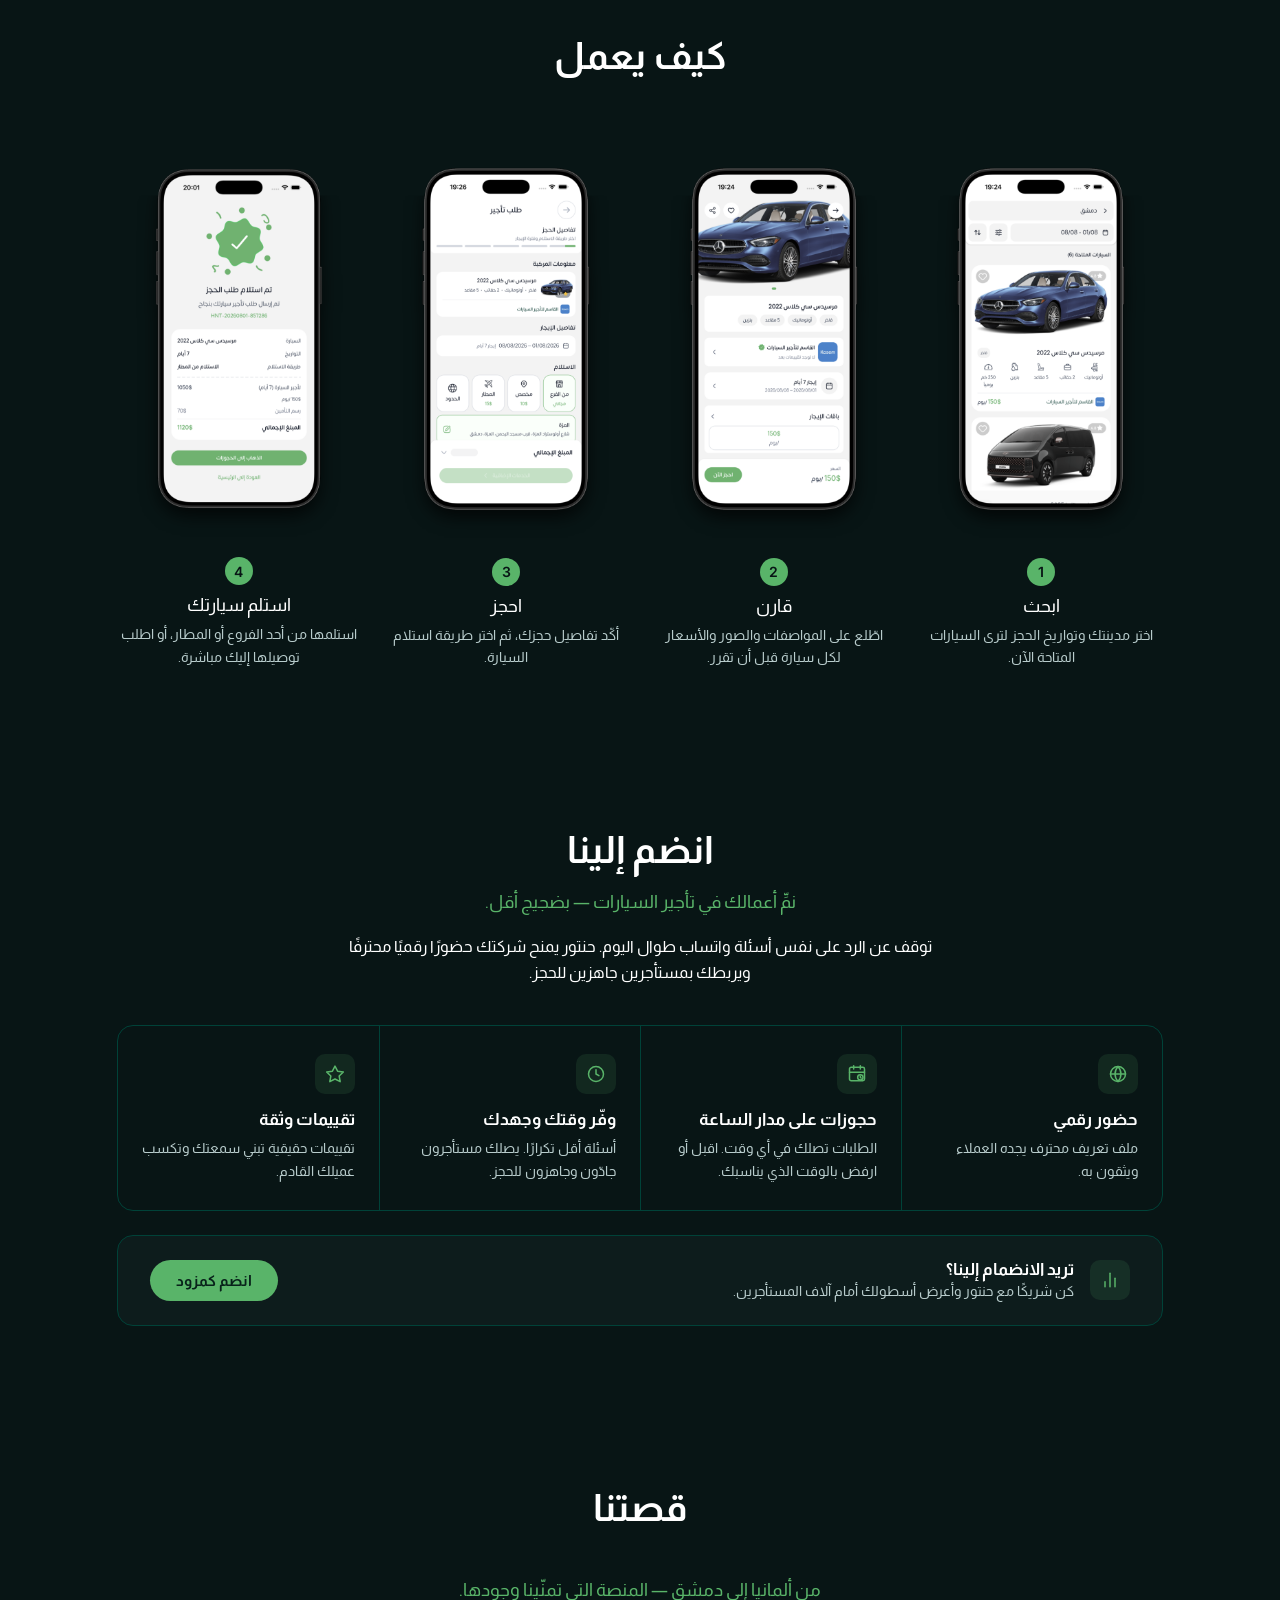
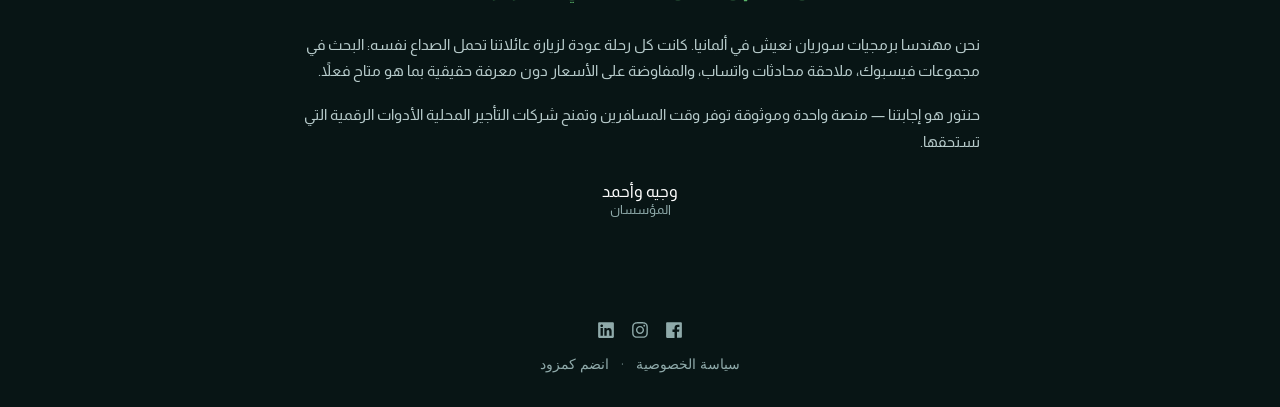
==== commit a2f5f89b: "clean the website" ====
--- a/index.html
+++ b/index.html
@@ -57,52 +57,6 @@
     <link rel="stylesheet" href="style.css">
 </head>
 <body>
-    <div id="reveal-gate">
-        <div class="gate-page">
-            <div class="gate-hero-col">
-                <img src="images/circle-star.png" alt="" class="gate-circle-star">
-                <img src="images/hlaf-circle-star.png" alt="" class="gate-half-circle-star">
-                <img src="images/hero-phone-car-en.png" alt="" class="gate-hero-img">
-            </div>
-            <div class="gate-content-col">
-                <header class="gate-header">
-                    <img src="images/logo.svg" alt="Hantoor" class="gate-logo" id="gate-logo">
-                </header>
-                <div class="gate-content-body">
-                    <div class="gate-coming-soon-group">
-                        <span class="gate-pill-dot">✦</span>
-                        <div class="gate-coming-soon-pill"><span id="gate-badge-text">COMING SOON</span></div>
-                        <span class="gate-pill-dot">✦</span>
-                    </div>
-                    <h1 class="gate-headline" id="gate-main-heading">Your next rental experience</h1>
-                    <h2 class="gate-headline-accent" id="gate-accent-heading">is almost here</h2>
-                    <p class="gate-subtitle" id="gate-subtitle">Official rollout begins soon across Syria.</p>
-                    <div class="gate-countdown">
-                        <div class="gate-time-unit">
-                            <span id="gate-days">00</span>
-                            <span class="gate-label" id="gate-label-days">Days</span>
-                        </div>
-                        <div class="gate-time-unit">
-                            <span id="gate-hours">00</span>
-                            <span class="gate-label" id="gate-label-hours">Hours</span>
-                        </div>
-                        <div class="gate-time-unit">
-                            <span id="gate-minutes">00</span>
-                            <span class="gate-label" id="gate-label-minutes">Minutes</span>
-                        </div>
-                        <div class="gate-time-unit">
-                            <span id="gate-seconds">00</span>
-                            <span class="gate-label" id="gate-label-seconds">Seconds</span>
-                        </div>
-                    </div>
-                </div>
-            </div>
-        </div>
-        <div class="gate-mobile-hero" aria-hidden="true">
-            <img src="images/hero-mobile-bottom-en.png" alt="">
-        </div>
-    </div>
-
     <canvas id="confetti-canvas" aria-hidden="true"></canvas>
 
     <header class="site-header">
--- a/style.css
+++ b/style.css
@@ -32,281 +32,6 @@
     height: 100vh;
     pointer-events: none;
     z-index: 999;
-}
-
-#reveal-gate {
-    position: fixed;
-    inset: 0;
-    z-index: 2000;
-    overflow-y: auto;
-    background: var(--bg);
-    transition: transform 1s cubic-bezier(0.65, 0, 0.35, 1);
-}
-
-#reveal-gate.reveal-gate--hidden {
-    transform: translateY(-100%);
-    pointer-events: none;
-}
-
-.gate-page {
-    display: grid;
-    grid-template-columns: 54% 46%;
-    grid-template-rows: 1fr;
-    min-height: 100vh;
-    position: relative;
-}
-
-.gate-hero-col {
-    position: relative;
-    overflow: hidden;
-    display: flex;
-    align-items: center;
-    justify-content: center;
-}
-
-.gate-hero-img {
-    height: auto;
-    width: 100%;
-    display: block;
-}
-
-.gate-circle-star {
-    position: absolute;
-    top: 0px;
-    left: 0;
-    width: 320px;
-    height: 320px;
-    z-index: 1;
-    pointer-events: none;
-}
-
-.gate-half-circle-star {
-    position: absolute;
-    top: 0;
-    left: 330px;
-    width: 350px;
-    height: 190px;
-    z-index: 1;
-    pointer-events: none;
-}
-
-.gate-content-col {
-    display: flex;
-    flex-direction: column;
-    padding: 0 clamp(28px, 4vw, 56px);
-}
-
-.gate-header {
-    display: flex;
-    align-items: center;
-    justify-content: flex-end;
-    padding-top: 30px;
-    padding-bottom: 20px;
-    flex-shrink: 0;
-}
-
-.gate-logo {
-    height: 40px;
-    width: auto;
-}
-
-.gate-content-body {
-    flex: 1;
-    display: flex;
-    flex-direction: column;
-    justify-content: center;
-    padding-bottom: 48px;
-}
-
-.gate-coming-soon-group {
-    display: inline-flex;
-    align-items: center;
-    gap: 8px;
-    margin-bottom: 32px;
-    color: var(--accent);
-}
-
-.gate-coming-soon-pill {
-    background: var(--surface);
-    color: var(--accent);
-    font-size: 13px;
-    font-weight: 500;
-    letter-spacing: 0.5px;
-    padding: 8px 18px;
-    border-radius: 200px;
-}
-
-html[lang="ar"] .gate-coming-soon-pill {
-    font-size: 17px;
-    font-family: 'Almarai', sans-serif;
-    letter-spacing: 0;
-}
-
-.gate-pill-dot { font-size: 18px; }
-
-.gate-headline {
-    font-size: clamp(34px, 4.2vw, 64px);
-    font-weight: 500;
-    line-height: 1.35;
-    margin: 0 0 12px 0;
-    color: var(--text-primary);
-}
-
-.gate-headline-accent {
-    font-size: clamp(30px, 3.8vw, 58px);
-    font-weight: 500;
-    line-height: 1.35;
-    color: var(--accent);
-    margin: 0 0 28px 0;
-}
-
-html[lang="ar"] .gate-headline,
-html[lang="ar"] .gate-headline-accent {
-    font-family: 'Almarai', sans-serif;
-    font-weight: 700;
-}
-
-html[lang="ar"] .gate-headline { font-size: clamp(30px, 3.8vw, 58px); }
-html[lang="ar"] .gate-headline-accent { font-size: 45px; }
-
-.gate-subtitle {
-    font-size: clamp(14px, 1.4vw, 20px);
-    color: var(--text-secondary);
-    margin: 0 0 40px 0;
-    font-weight: 400;
-    line-height: 1.5;
-}
-
-html[lang="ar"] .gate-subtitle { font-family: 'Almarai', sans-serif; }
-
-.gate-countdown {
-    display: flex;
-    gap: 11px;
-    flex-wrap: wrap;
-}
-
-.gate-time-unit {
-    background: var(--timer-bg);
-    border: 1px solid var(--timer-border);
-    border-radius: 12px;
-    width: clamp(82px, 8vw, 128px);
-    height: clamp(82px, 8vw, 114px);
-    display: flex;
-    flex-direction: column;
-    align-items: center;
-    justify-content: center;
-    gap: 7px;
-    flex-shrink: 0;
-}
-
-.gate-time-unit span:first-child {
-    font-family: 'Inter', sans-serif;
-    font-weight: 600;
-    font-size: clamp(26px, 2.8vw, 44px);
-    color: var(--accent);
-    letter-spacing: -1.2px;
-    line-height: 1;
-}
-
-.gate-label {
-    font-size: clamp(10px, 0.85vw, 13px);
-    color: var(--text-muted);
-    font-weight: 400;
-}
-
-html[lang="ar"] .gate-label { font-family: 'Almarai', sans-serif; }
-
-.gate-mobile-hero { display: none; }
-
-html[dir="rtl"] .gate-page { direction: ltr; }
-html[dir="rtl"] .gate-content-col { direction: rtl; }
-html[dir="rtl"] .gate-header { flex-direction: row; justify-content: flex-start; }
-html[dir="rtl"] .gate-content-body { align-items: flex-start; }
-html[dir="rtl"] .gate-countdown { justify-content: flex-start; }
-
-@media (max-width: 950px) {
-    .gate-page {
-        grid-template-columns: 1fr;
-        grid-template-rows: auto;
-        min-height: auto;
-    }
-
-    .gate-hero-col { display: none; }
-
-    .gate-content-col { padding: 0 24px; }
-
-    .gate-header,
-    html[dir="rtl"] .gate-header {
-        padding-top: 24px;
-        padding-bottom: 16px;
-        justify-content: flex-end;
-        flex-direction: row;
-        direction: ltr;
-    }
-
-    .gate-logo { height: 34px; }
-
-    .gate-content-body {
-        align-items: center !important;
-        text-align: center !important;
-        padding-bottom: 32px;
-        justify-content: flex-start;
-        padding-top: 16px;
-    }
-
-    .gate-coming-soon-group { margin-bottom: 24px; }
-
-    .gate-headline { font-size: clamp(28px, 7.5vw, 40px); }
-
-    .gate-headline-accent { font-size: clamp(26px, 7vw, 36px); }
-    html[lang="ar"] .gate-headline-accent { font-size: clamp(24px, 6vw, 32px); }
-
-    .gate-subtitle {
-        font-size: 13px;
-        margin-bottom: 28px;
-    }
-
-    .gate-countdown {
-        justify-content: center !important;
-        gap: 8px;
-    }
-
-    .gate-time-unit {
-        width: 72px;
-        height: 68px;
-        border-color: #2a3f3f;
-        gap: 4px;
-    }
-
-    .gate-time-unit span:first-child {
-        font-size: 22px;
-        color: #e6e6e6;
-        letter-spacing: -1px;
-    }
-
-    .gate-label { font-size: 10px; }
-
-    .gate-mobile-hero {
-        display: block;
-        width: 100vw;
-        overflow: hidden;
-    }
-
-    .gate-mobile-hero img {
-        width: 100%;
-        height: auto;
-        display: block;
-    }
-
-    html[lang="en"] .gate-mobile-hero {
-        aspect-ratio: 804 / 635;
-    }
-
-    html[lang="en"] .gate-mobile-hero img {
-        height: 100%;
-        object-fit: cover;
-        object-position: left center;
-    }
 }
 
 .page, .mobile-hero {
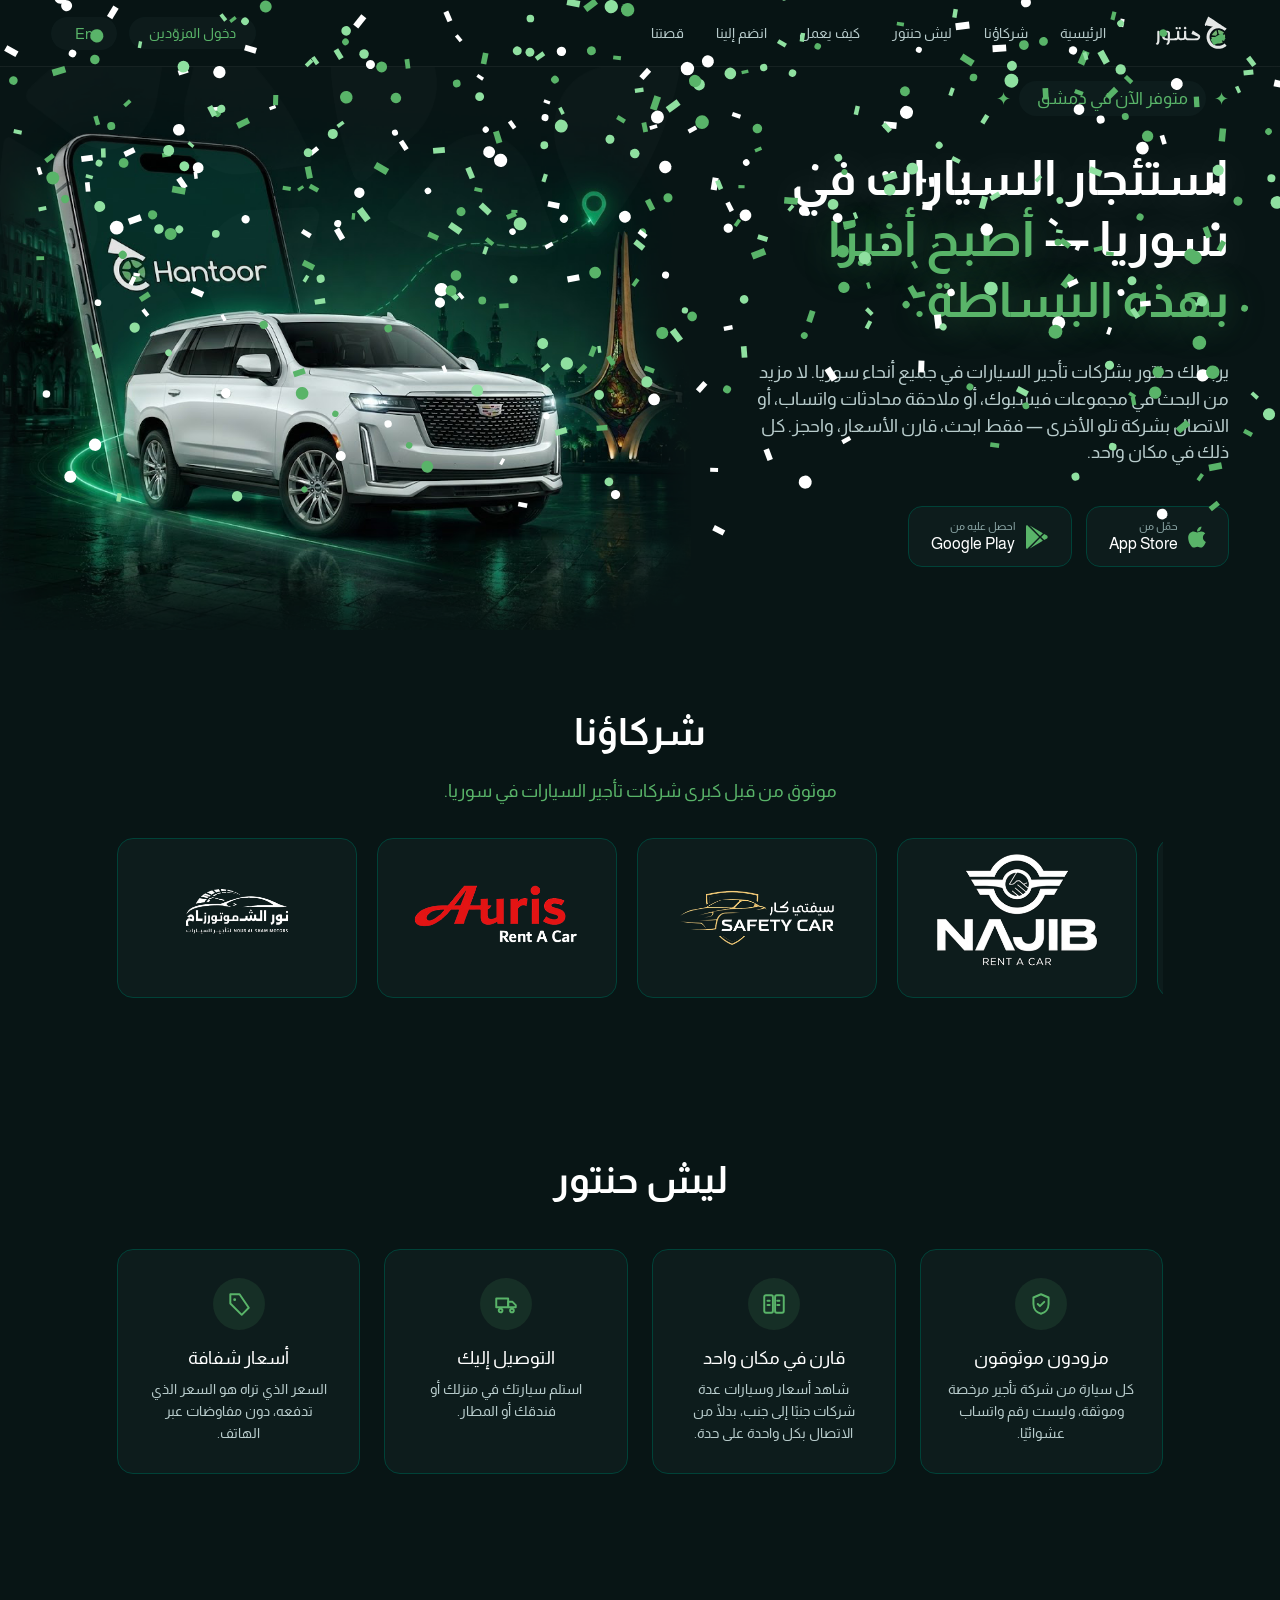
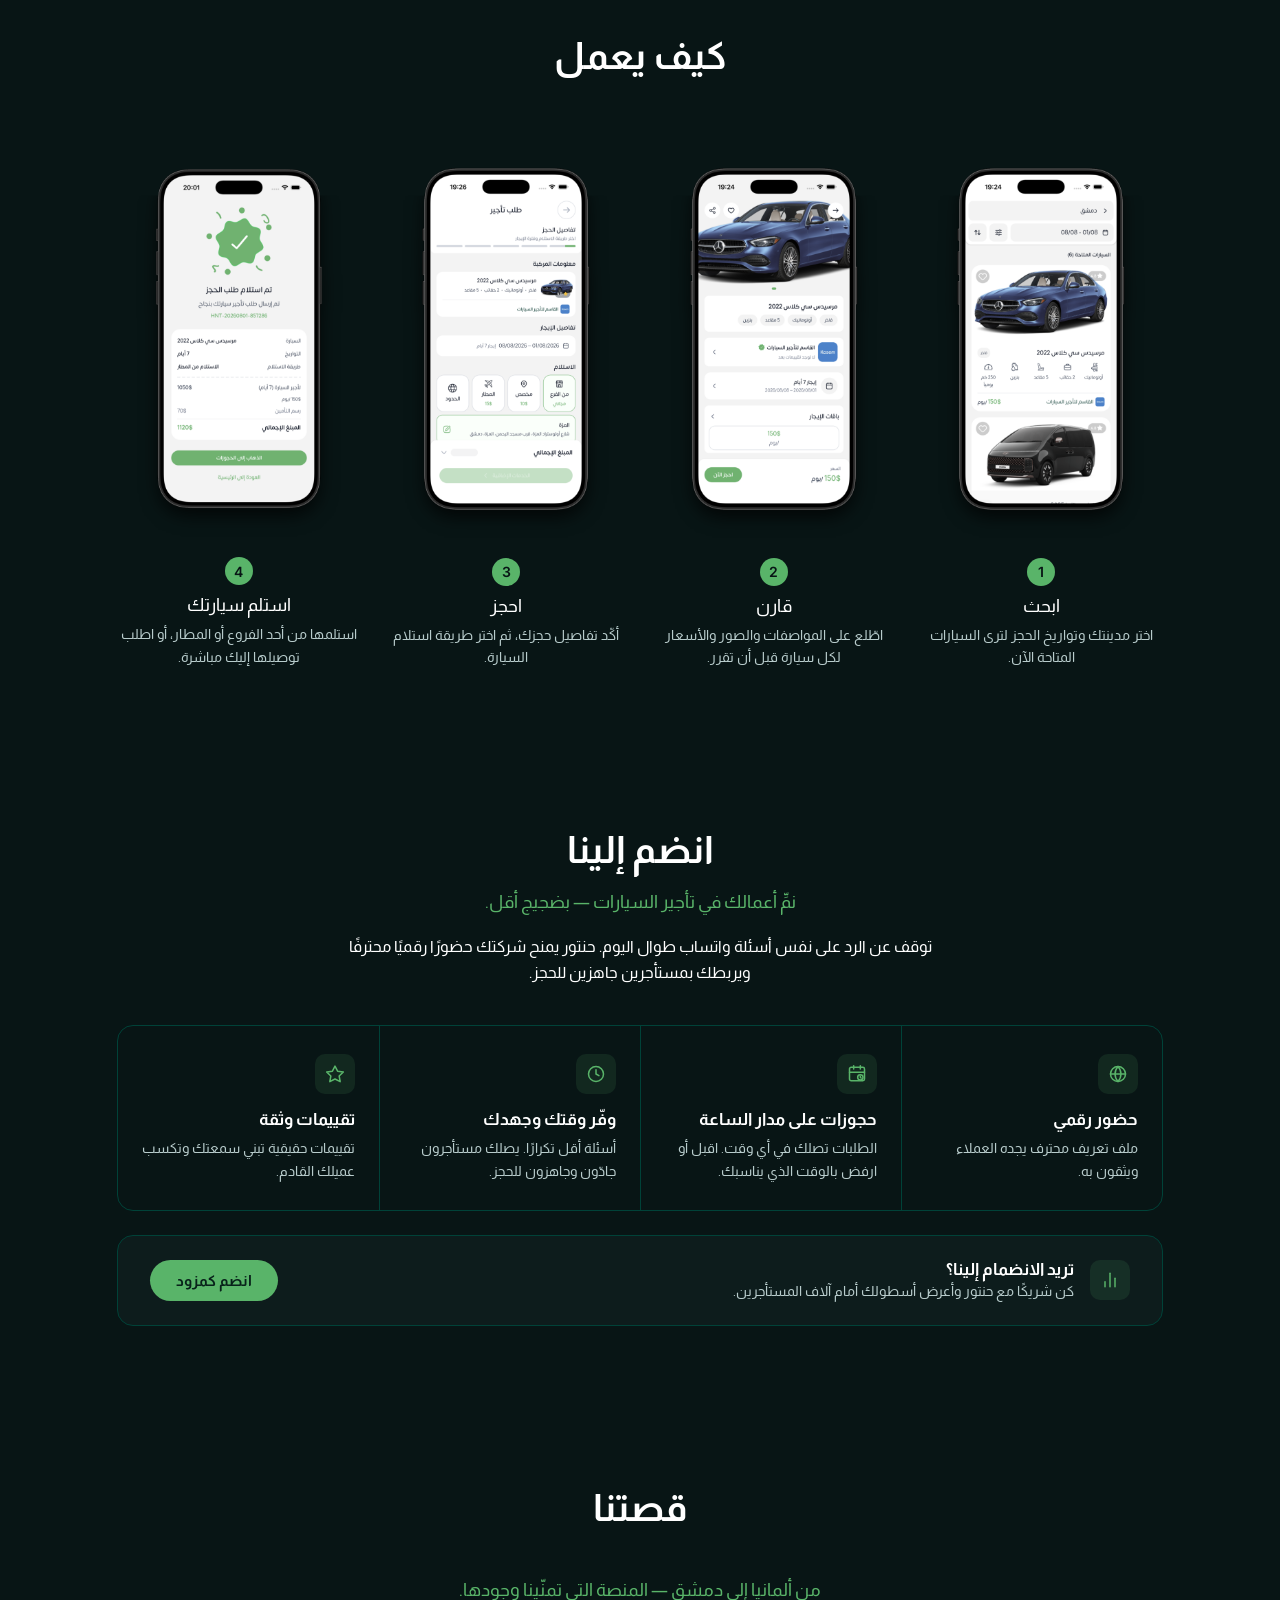
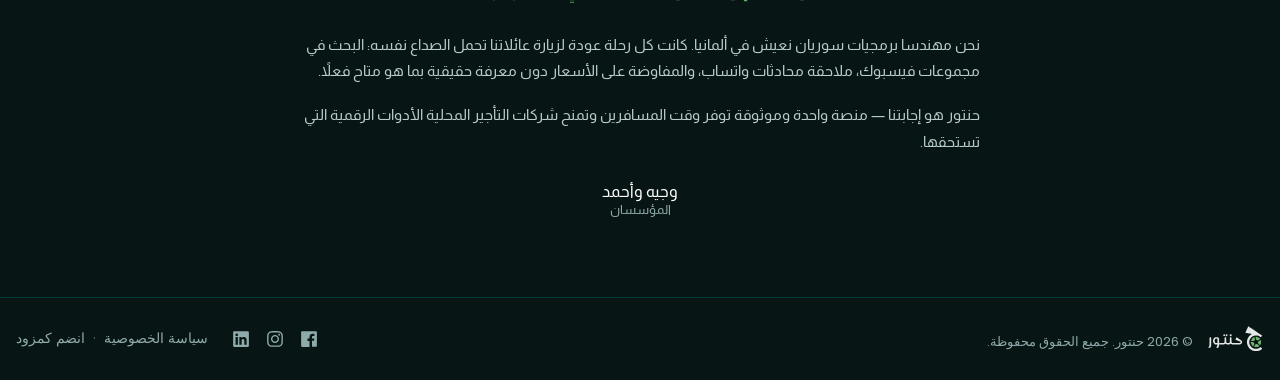
==== commit 02c889cf: "add footer" ====
--- a/index.html
+++ b/index.html
@@ -62,7 +62,7 @@
     <header class="site-header">
         <div class="header-inner">
             <a href="/" class="logo-link">
-                <img src="images/logo.svg" alt="Hantoor" class="logo" id="header-logo">
+                <img src="images/logo.svg" alt="Hantoor" class="logo site-logo" id="header-logo">
             </a>
 
             <nav class="main-nav" id="main-nav">
@@ -110,11 +110,11 @@
                 <div id="store-buttons">
                     <a href="https://apps.apple.com/us/app/hantoor/id6766658486" target="_blank" rel="noopener" class="store-btn" id="store-apple" aria-label="Download on the App Store">
                         <svg class="store-icon" viewBox="0 0 384 512" fill="currentColor" aria-hidden="true"><path d="M318.7 268.7c-.2-36.7 16.4-64.4 50-84.8-18.8-26.9-47.2-41.7-84.7-44.6-35.5-2.8-74.3 20.7-88.5 20.7-15 0-49.4-19.7-76.4-19.7C63.3 141.2 4 184.8 4 273.5q0 39.3 14.4 81.2c12.8 36.7 59 126.7 107.2 125.2 25.2-.6 43-17.9 75.8-17.9 31.8 0 48.3 17.9 76.4 17.9 48.6-.7 90.4-82.5 102.6-119.3-65.2-30.7-61.7-90-61.7-91.9zM262.1 104.5c27.3-32.4 24.8-61.9 24-72.5-24.1 1.4-52 16.4-67.9 34.9-17.5 19.8-27.8 44.3-25.6 71.9 26.1 2 49.9-11.4 69.5-34.3z"/></svg>
-                        <span class="store-text"><small id="store-apple-line1">Download on the</small><strong>App Store</strong></span>
+                        <span class="store-text"><small id="store-apple-line1" class="store-line1-apple">Download on the</small><strong>App Store</strong></span>
                     </a>
                     <a href="https://play.google.com/store/apps/details?id=net.hantoor.app" target="_blank" rel="noopener" class="store-btn" id="store-google" aria-label="Get it on Google Play">
                         <svg class="store-icon" viewBox="-1 0 24 24" fill="currentColor" aria-hidden="true"><path d="m3.751.61 13.124 7.546-2.813 2.813zm-2.719-.61 12.047 12-12.046 12c-.613-.271-1.033-.874-1.033-1.575 0-.023 0-.046.001-.068v.003-20.719c-.001-.019-.001-.042-.001-.065 0-.701.42-1.304 1.022-1.571l.011-.004zm19.922 10.594c.414.307.679.795.679 1.344 0 .022 0 .043-.001.065v-.003c.004.043.007.094.007.145 0 .516-.25.974-.636 1.258l-.004.003-2.813 1.593-3.046-2.999 3.047-3.047zm-17.203 12.796 10.312-10.359 2.813 2.813z"/></svg>
-                        <span class="store-text"><small id="store-google-line1">GET IT ON</small><strong>Google Play</strong></span>
+                        <span class="store-text"><small id="store-google-line1" class="store-line1-google">GET IT ON</small><strong>Google Play</strong></span>
                     </a>
                 </div>
 
@@ -263,21 +263,31 @@
     </section>
 
     <footer class="site-footer">
-        <div class="footer-social">
-            <a href="https://www.facebook.com/people/Hantoor/61590774894619/" target="_blank" rel="noopener noreferrer" aria-label="Hantoor on Facebook" class="social-link">
-                <svg viewBox="0 0 448 512" fill="currentColor" aria-hidden="true"><path d="M448 56.7v398.5c0 13.7-11.1 24.7-24.7 24.7H309.1V306.5h58.2l8.7-67.6h-67v-38.7c0-19.6 5.4-32.9 33.5-32.9h35.8v-60.5c-6.2-.8-27.4-2.7-52.2-2.7-51.6 0-87 31.5-87 89.4v49.4h-58.4v67.6h58.4V480H24.7C11.1 480 0 468.9 0 455.3V56.7C0 43.1 11.1 32 24.7 32h398.5c13.7 0 24.8 11.1 24.8 24.7z"/></svg>
-            </a>
-            <a href="https://www.instagram.com/hantoor.sy/" target="_blank" rel="noopener noreferrer" aria-label="Hantoor on Instagram" class="social-link">
-                <svg viewBox="0 0 448 512" fill="currentColor" aria-hidden="true"><path d="M224.1 141c-63.6 0-114.9 51.3-114.9 114.9s51.3 114.9 114.9 114.9S339 319.5 339 255.9 287.7 141 224.1 141zm0 189.6c-41.1 0-74.7-33.5-74.7-74.7s33.5-74.7 74.7-74.7 74.7 33.5 74.7 74.7-33.6 74.7-74.7 74.7zm146.4-194.3c0 14.9-12 26.8-26.8 26.8-14.9 0-26.8-12-26.8-26.8s12-26.8 26.8-26.8 26.8 12 26.8 26.8zm76.1 27.2c-1.7-35.9-9.9-67.7-36.2-93.9-26.2-26.2-58-34.4-93.9-36.2-37-2.1-147.9-2.1-184.9 0-35.8 1.7-67.6 9.9-93.9 36.1s-34.4 58-36.2 93.9c-2.1 37-2.1 147.9 0 184.9 1.7 35.9 9.9 67.7 36.2 93.9s58 34.4 93.9 36.2c37 2.1 147.9 2.1 184.9 0 35.9-1.7 67.7-9.9 93.9-36.2 26.2-26.2 34.4-58 36.2-93.9 2.1-37 2.1-147.8 0-184.8zM398.8 388c-7.8 19.6-22.9 34.7-42.6 42.6-29.5 11.7-99.5 9-132.1 9s-102.7 2.6-132.1-9c-19.6-7.8-34.7-22.9-42.6-42.6-11.7-29.5-9-99.5-9-132.1s-2.6-102.7 9-132.1c7.8-19.6 22.9-34.7 42.6-42.6 29.5-11.7 99.5-9 132.1-9s102.7-2.6 132.1 9c19.6 7.8 34.7 22.9 42.6 42.6 11.7 29.5 9 99.5 9 132.1s2.7 102.7-9 132.1z"/></svg>
-            </a>
-            <a href="https://www.linkedin.com/company/136003904/" target="_blank" rel="noopener noreferrer" aria-label="Hantoor on LinkedIn" class="social-link">
-                <svg viewBox="0 0 448 512" fill="currentColor" aria-hidden="true"><path d="M416 32H31.9C14.3 32 0 46.5 0 64.3v383.4C0 465.5 14.3 480 31.9 480H416c17.6 0 32-14.5 32-32.3V64.3C448 46.5 433.6 32 416 32zM135.4 416H69V202.2h66.5V416zm-33.2-243c-21.3 0-38.5-17.3-38.5-38.5S80.9 96 102.2 96c21.2 0 38.5 17.3 38.5 38.5 0 21.3-17.2 38.5-38.5 38.5zm282.1 243h-66.4V312c0-24.8-.5-56.7-34.5-56.7-34.6 0-39.9 27-39.9 54.9V416h-66.4V202.2h63.7v29.2h.9c8.9-16.8 30.6-34.5 62.9-34.5 67.2 0 79.7 44.3 79.7 101.9V416z"/></svg>
-            </a>
-        </div>
-        <div class="footer-links">
-            <a href="https://hantoor.net/privacy-policy/" id="footer-privacy">Privacy Policy</a>
-            <span aria-hidden="true">·</span>
-            <a href="https://hantoor.net/provider-flyer-jun-01/" id="footer-partner">Partner with us</a>
+        <div class="footer-inner">
+            <div class="footer-brand">
+                <img src="images/logo.svg" alt="Hantoor" class="footer-logo site-logo" id="footer-logo">
+                <p id="footer-copyright">© 2026 Hantoor. All rights reserved.</p>
+            </div>
+
+            <div class="footer-right">
+                <div class="footer-social">
+                    <a href="https://www.facebook.com/people/Hantoor/61590774894619/" target="_blank" rel="noopener noreferrer" aria-label="Hantoor on Facebook" class="social-link">
+                        <svg viewBox="0 0 448 512" fill="currentColor" aria-hidden="true"><path d="M448 56.7v398.5c0 13.7-11.1 24.7-24.7 24.7H309.1V306.5h58.2l8.7-67.6h-67v-38.7c0-19.6 5.4-32.9 33.5-32.9h35.8v-60.5c-6.2-.8-27.4-2.7-52.2-2.7-51.6 0-87 31.5-87 89.4v49.4h-58.4v67.6h58.4V480H24.7C11.1 480 0 468.9 0 455.3V56.7C0 43.1 11.1 32 24.7 32h398.5c13.7 0 24.8 11.1 24.8 24.7z"/></svg>
+                    </a>
+                    <a href="https://www.instagram.com/hantoor.sy/" target="_blank" rel="noopener noreferrer" aria-label="Hantoor on Instagram" class="social-link">
+                        <svg viewBox="0 0 448 512" fill="currentColor" aria-hidden="true"><path d="M224.1 141c-63.6 0-114.9 51.3-114.9 114.9s51.3 114.9 114.9 114.9S339 319.5 339 255.9 287.7 141 224.1 141zm0 189.6c-41.1 0-74.7-33.5-74.7-74.7s33.5-74.7 74.7-74.7 74.7 33.5 74.7 74.7-33.6 74.7-74.7 74.7zm146.4-194.3c0 14.9-12 26.8-26.8 26.8-14.9 0-26.8-12-26.8-26.8s12-26.8 26.8-26.8 26.8 12 26.8 26.8zm76.1 27.2c-1.7-35.9-9.9-67.7-36.2-93.9-26.2-26.2-58-34.4-93.9-36.2-37-2.1-147.9-2.1-184.9 0-35.8 1.7-67.6 9.9-93.9 36.1s-34.4 58-36.2 93.9c-2.1 37-2.1 147.9 0 184.9 1.7 35.9 9.9 67.7 36.2 93.9s58 34.4 93.9 36.2c37 2.1 147.9 2.1 184.9 0 35.9-1.7 67.7-9.9 93.9-36.2 26.2-26.2 34.4-58 36.2-93.9 2.1-37 2.1-147.8 0-184.8zM398.8 388c-7.8 19.6-22.9 34.7-42.6 42.6-29.5 11.7-99.5 9-132.1 9s-102.7 2.6-132.1-9c-19.6-7.8-34.7-22.9-42.6-42.6-11.7-29.5-9-99.5-9-132.1s-2.6-102.7 9-132.1c7.8-19.6 22.9-34.7 42.6-42.6 29.5-11.7 99.5-9 132.1-9s102.7-2.6 132.1 9c19.6 7.8 34.7 22.9 42.6 42.6 11.7 29.5 9 99.5 9 132.1s2.7 102.7-9 132.1z"/></svg>
+                    </a>
+                    <a href="https://www.linkedin.com/company/136003904/" target="_blank" rel="noopener noreferrer" aria-label="Hantoor on LinkedIn" class="social-link">
+                        <svg viewBox="0 0 448 512" fill="currentColor" aria-hidden="true"><path d="M416 32H31.9C14.3 32 0 46.5 0 64.3v383.4C0 465.5 14.3 480 31.9 480H416c17.6 0 32-14.5 32-32.3V64.3C448 46.5 433.6 32 416 32zM135.4 416H69V202.2h66.5V416zm-33.2-243c-21.3 0-38.5-17.3-38.5-38.5S80.9 96 102.2 96c21.2 0 38.5 17.3 38.5 38.5 0 21.3-17.2 38.5-38.5 38.5zm282.1 243h-66.4V312c0-24.8-.5-56.7-34.5-56.7-34.6 0-39.9 27-39.9 54.9V416h-66.4V202.2h63.7v29.2h.9c8.9-16.8 30.6-34.5 62.9-34.5 67.2 0 79.7 44.3 79.7 101.9V416z"/></svg>
+                    </a>
+                </div>
+
+                <div class="footer-links">
+                    <a href="https://hantoor.net/privacy-policy/" id="footer-privacy">Privacy Policy</a>
+                    <span aria-hidden="true">·</span>
+                    <a href="https://hantoor.net/provider-flyer-jun-01/" id="footer-partner">Partner with us</a>
+                </div>
+            </div>
         </div>
     </footer>
 
--- a/style.css
+++ b/style.css
@@ -122,6 +122,7 @@
     gap: 32px;
     flex: 1;
     justify-content: flex-start;
+    margin-inline-start: 24px;
 }
 
 .nav-link {
@@ -134,6 +135,8 @@
 }
 
 .nav-link:hover { color: var(--text-primary); }
+
+html[lang="en"] .nav-link { transform: translateY(4px); }
 
 html[lang="ar"] .nav-link { font-family: 'Almarai', sans-serif; }
 
@@ -895,22 +898,72 @@
 
     .agency-col:nth-last-child(-n+2):not(:last-child) { border-bottom: 1px solid var(--timer-border); }
     .agency-col:last-child { border-bottom: none; }
-}
-
-/* Footer legal links */
+
+    .footer-inner {
+        flex-direction: column;
+        align-items: center;
+        text-align: center;
+    }
+
+    .footer-right {
+        flex-direction: column;
+        gap: 16px;
+    }
+}
+
+/* Footer */
 .site-footer {
-    text-align: center;
-    padding: 24px 16px 32px;
+    border-top: 1px solid var(--timer-border);
+    padding: 28px 16px;
     color: var(--text-muted);
     font-size: 0.85rem;
 }
 
+.footer-inner {
+    max-width: 1280px;
+    margin: 0 auto;
+    display: flex;
+    align-items: center;
+    justify-content: space-between;
+    gap: 16px 24px;
+    flex-wrap: wrap;
+}
+
+.footer-brand {
+    display: flex;
+    align-items: center;
+    gap: 14px;
+    min-width: 0;
+}
+
+.footer-logo {
+    height: 26px;
+    width: auto;
+}
+
+#footer-copyright {
+    margin: 0;
+    font-size: 0.8rem;
+    color: var(--text-muted);
+    transform: translateY(3px);
+}
+
+.footer-right {
+    display: flex;
+    align-items: center;
+    gap: 24px;
+    flex-wrap: wrap;
+}
+
 .footer-social {
     display: flex;
-    justify-content: center;
     align-items: center;
     gap: 16px;
-    margin-bottom: 16px;
+}
+
+.footer-links {
+    display: flex;
+    align-items: center;
 }
 
 .social-link {
